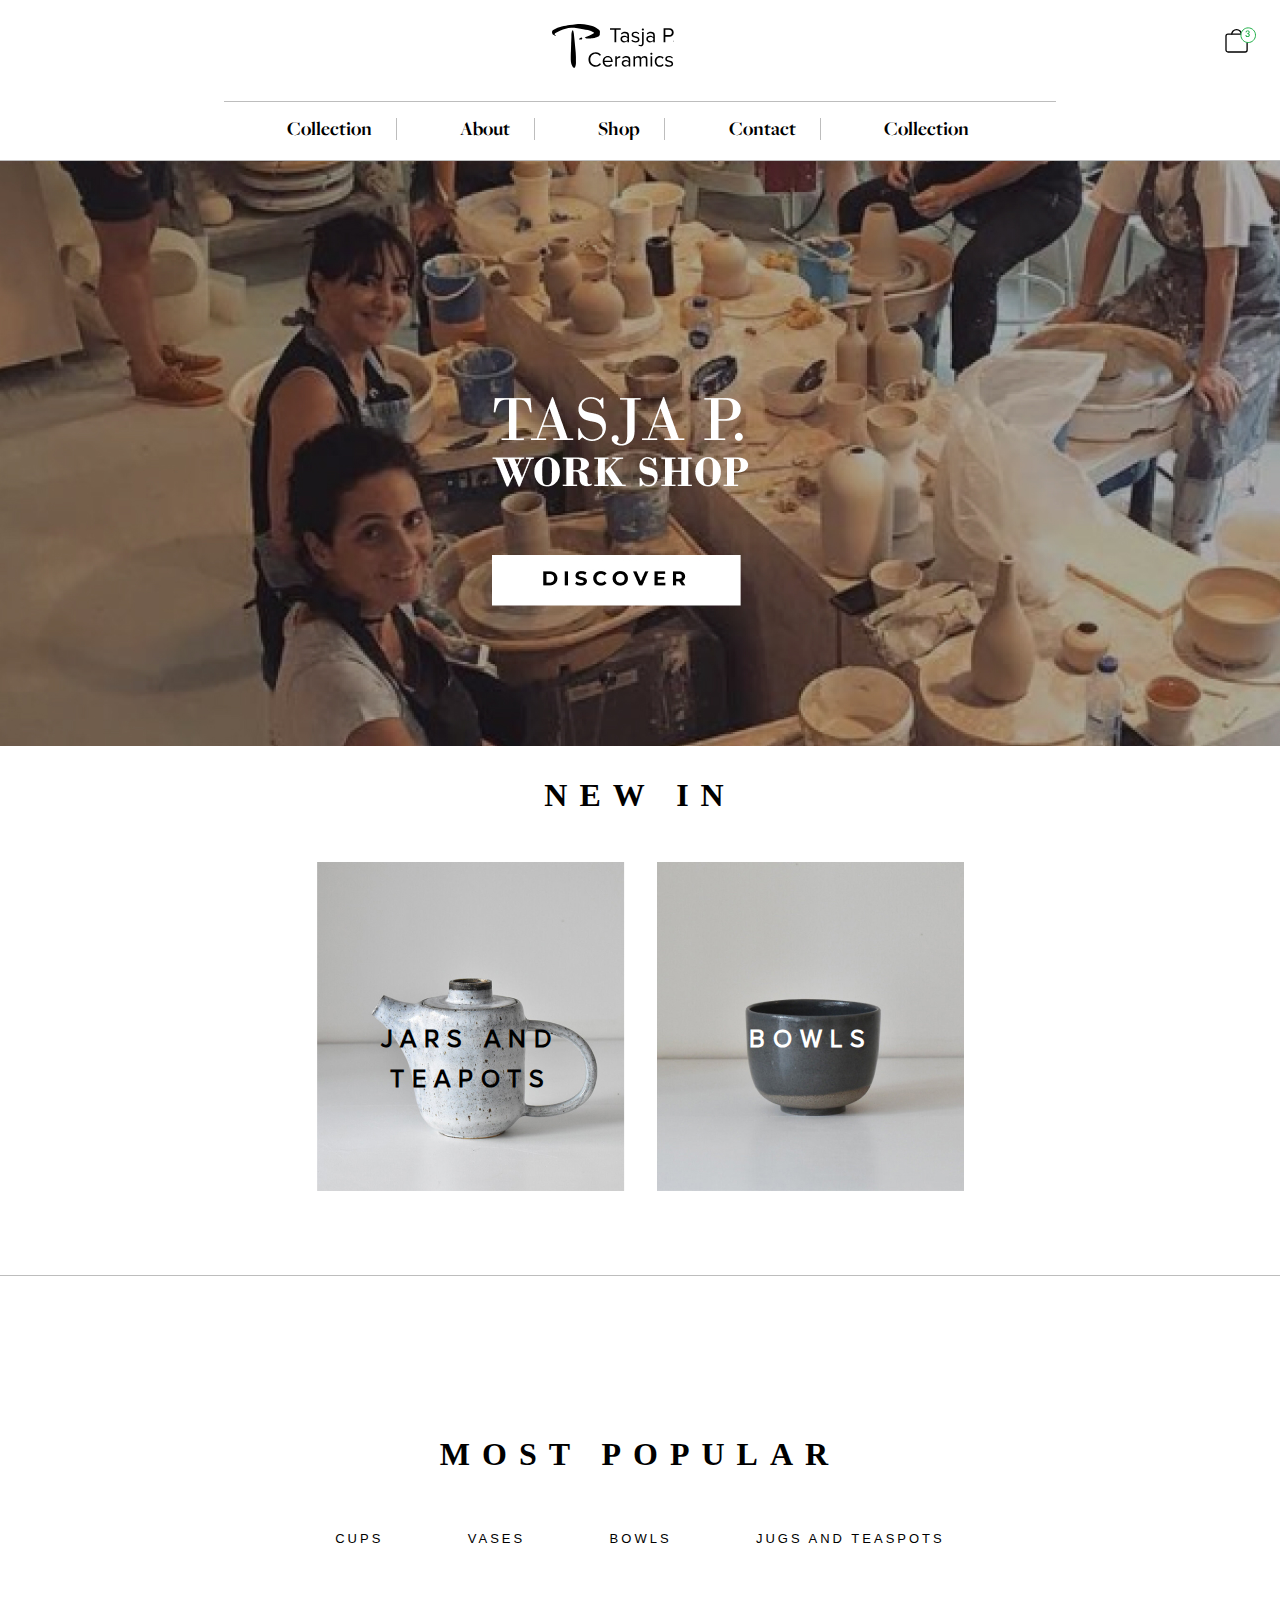
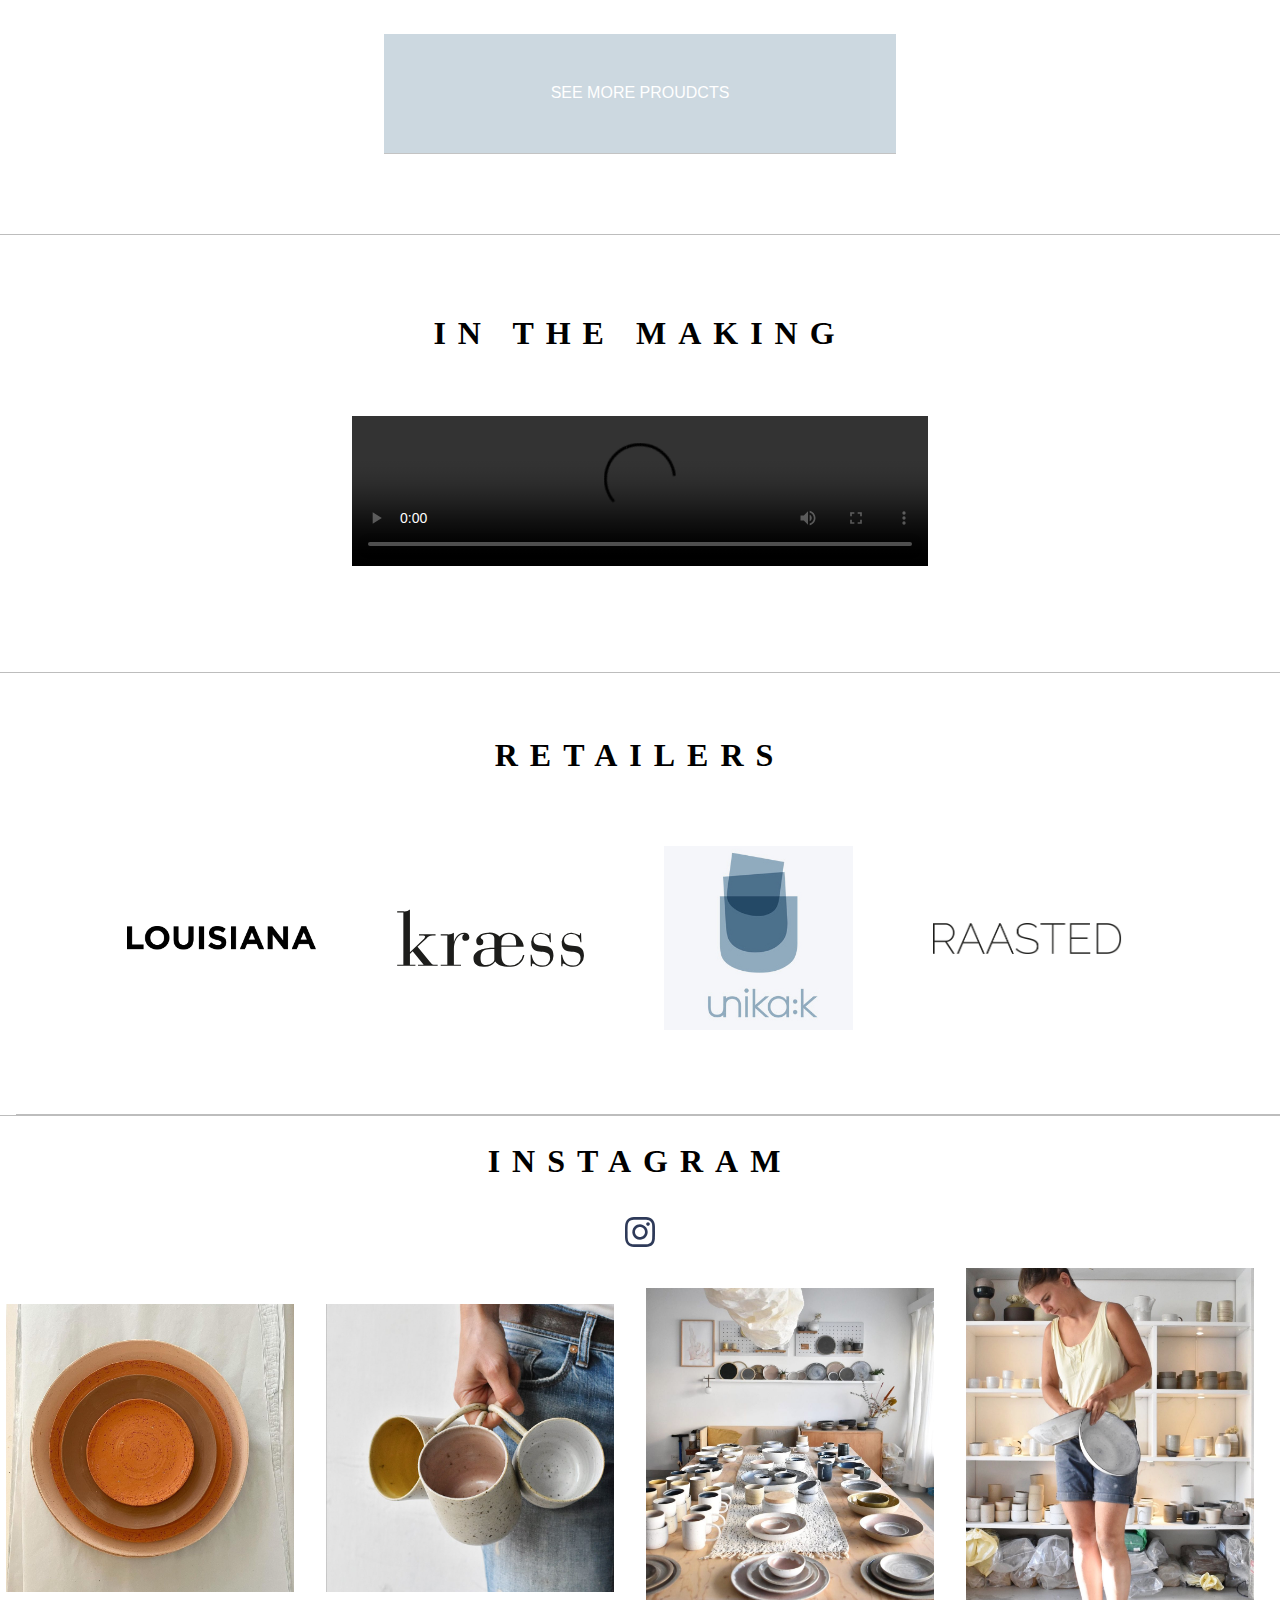
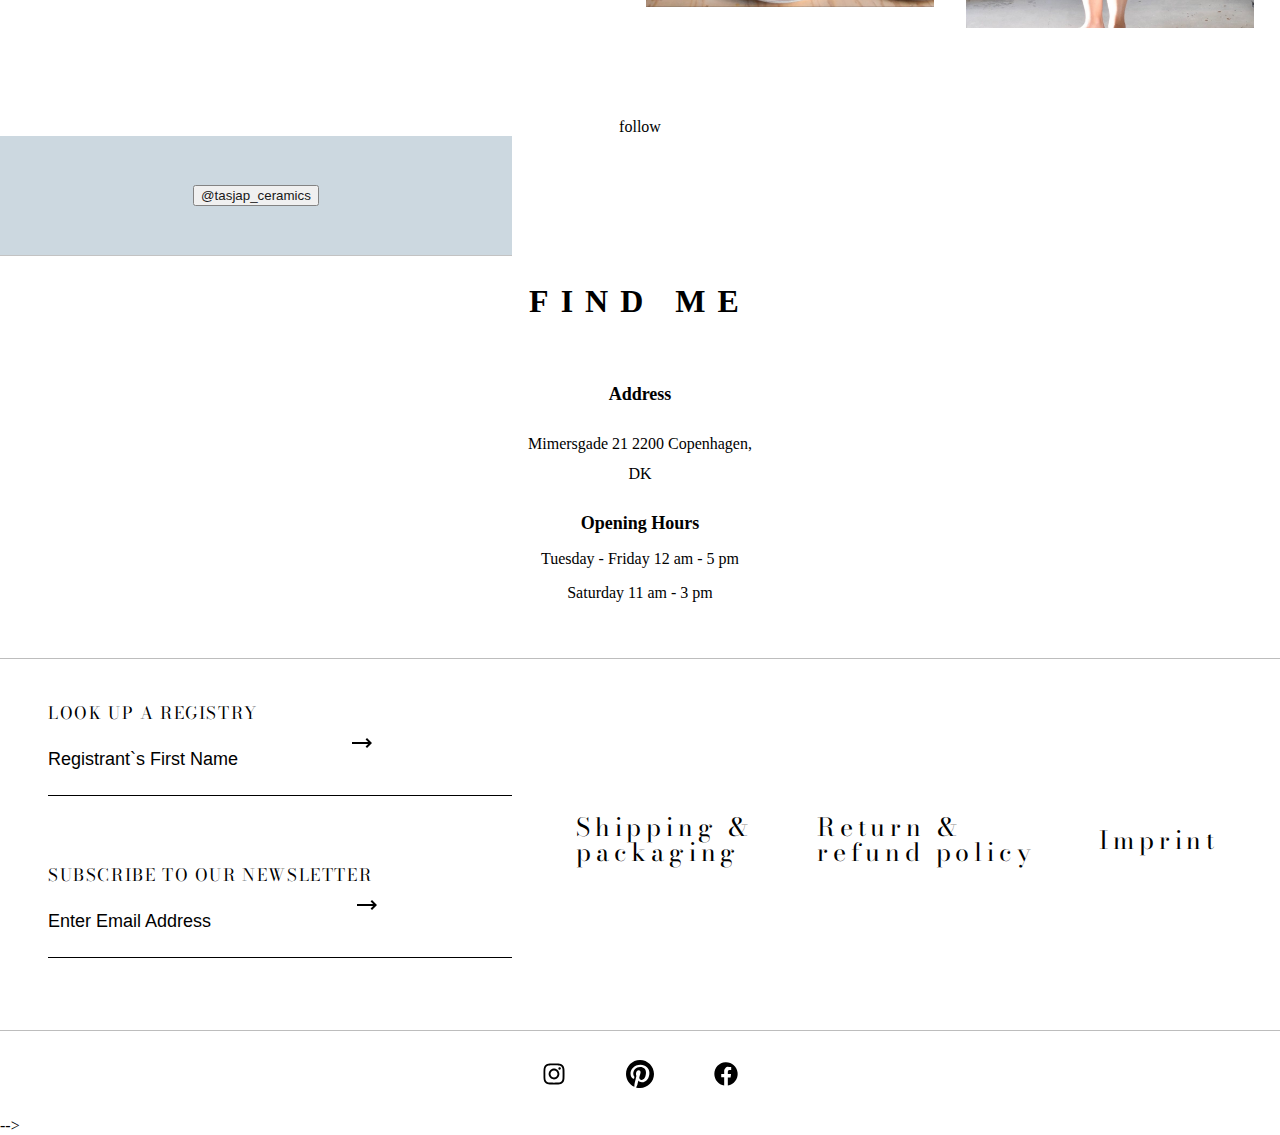
==== index.html @ 0efad8c4 "all images should work" ====
<!DOCTYPE html>
<html lang="en">

<head>
    <meta charset="UTF-8">
    <meta http-equiv="X-UA-Compatible" content="IE=edge">
    <meta name="viewport" content="width=device-width, initial-scale=1.0">
    <title>Document</title>
    <link rel="stylesheet" href="css/index.css?v=1" />
</head>

<body>
    <header>
        <div class="navigation_icons">

            <div class="burger menu"><img id="burger_menu" src="images_for_the_navigation_bar/burger_menu.svg"
                    alt="burger menu"></div>
            <a href="index.html">
                <div class="logo" id="logo_to_use"></div>
            </a>
            <div class="shopping_bag"><img id="shopping_bag" src="images_for_the_navigation_bar/card_shop.svg"
                    alt="shopping bag"></div>

        </div>


        <div class="navigation_search">
            <div class="wrapping_naviagtion">
                <ul>
                    <li class="hidden" id="li_v1">Collection</li>
                    <li>About</li>
                    <li>Shop</li>
                    <li>Contact</li>
                    <li class="hidden" id="li_v2">Collection</li>
                </ul>
            </div>
        </div>


        </nav>
    </header>
    <div class="workshop_page">
        <div class="workshop_container">
            <a href=""><img src="images_for_the_slide_bar/first.png" id="workshop_mobile" alt="workshop"></a>
            <a href=""><img src="images_for_the_slide_bar/workshop_for_desktop.jpg" id="workshop_desktop"
                    alt="workshop"></a>
        </div>
    </div>
    <!-- <div class="slide hi-slide" id="hi_slide_main">
        
        <input type="ratio" name="ratio-btn" id="radio1">
        <input type="ratio" name="ratio-btn" id="radio2">
        <input type="ratio" name="ratio-btn" id="radio3">
       
        <div class="hi-prev"></div>
        <div class="hi-next"></div>
       
        <ul class="ul_slide">
            <li>

                <img src="/images_for_the_slide_bar/third.png" class="first_slide" id="first_slide" alt="work_shop">

            </li>
            <li>

                <img src="/images_for_the_slide_bar/second.png" class="second_slide" id="second_slide"
                    alt="Collection Stuhr">

            </li>
            <li>

                <img src="/images_for_the_slide_bar/first.png" class="third-slide" id="third-slide" alt="Collection Marianna">

            </li>
        </ul>
        <div class="naviagtion-auto">
            <div class="auto-btn1"></div>
            <div class="auto-btn2"></div>
            <div class="auto-btn3"></div>
        </div>
        <div class="navigation-manual">
            <label for="radio1" class="manual-btn"></label>
            <label for="radio2" class="manual-btn"></label>
            <label for="radio3" class="manual-btn"></label>
        </div>

    </div> -->
    <article class="templates">
        <h2>NEW IN</h2>
        <div class="card_for_template">

            <div class="img_for_all">
                <img src="images_for_the_new_in/jars_and_teapots.jpg" alt="image_band">
                <a href="">
                    <h3 class="h2_jars">JARS AND TEAPOTS</h3>
                </a>
            </div>

            <div class="img_for_all">
                <img src="images_for_the_new_in/bowls.jpg" alt="image_band">
                <a href="">
                    <h3 class="h2_bowls">BOWLS</h3>
                </a>
            </div>

        </div>
    </article>
    <template>
        <article class="entire_">
            <div class="img_container"><a href="category_page.html"><img src=images_for_the_new_in/bowls.jpg"
                        class="template_img" alt="image_band"></a></div>
            <div class="details">
                <h4 class="">Blablabla </h4>
                <h5>1200.00 kr</h5>
            </div>
        </article>
    </template>

    <article class="discover">
        <h2>MOST POPULAR</h2>
        <div class="contains_type_list">
            <ul>
                <a href="index.html#Cups">
                    <li>CUPS</li>
                </a>
                <a href="index.html#Vases">
                    <li>VASES</li>
                </a>
                <a href="index.html#Bowls">
                    <li>BOWLS</li>
                </a>
                <a href="index.html#Jars">
                    <li>JUGS AND TEASPOTS</li>
                </a>
            </ul>
        </div>
    </article>
    <main>
        <section></section>
        <div class="button_for_discover_contaier"><a href="" class="button_for_discover">SEE MORE PROUDCTS</a></div>
    </main>

    <article class="video_container">
        <h2>IN THE MAKING</h2>
        <div class="video_containerv2">
            <video controls>
                <source src="video/Main_60-sec video.mp4" type="video/mp4">
                Your browser does not support the video tag.
            </video>
        </div>
    </article>


    <div class="retailers">
        <h2>RETAILERS</h2>
        <div class="logos_for_retailing_container">
            <div class="logos_for_retailing">
                <div class="logos_box"><a href=""><img
                            src="images_for_the_retailers/2560px-Louisiana_Museum_of_Modern_Art_logo.svg.png"
                            class="logos_box_img" alt="image_band"></a>
                </div>
                <div class="logos_box"><a href=""><img src="images_for_the_retailers/kraess.svg" class="logos_box_img"
                            alt="image_band"></a>
                </div>
                <div class="logos_box"><a href=""><img src="images_for_the_retailers/5.jpg" class="logos_box_img"
                            alt="image_band"></a>
                </div>
                <div class="logos_box"><a href=""><img src="images_for_the_retailers/RAASTED_SORT.png"
                            class="logos_box_img" alt="image_band"></a>
                </div>
            </div>
        </div>
    </div>


    <div class="instagram">
        <h2>INSTAGRAM</h2>
        <div class="logos_boxv2"><a href=""><img class="img_for_instagram" src="images_for_the_instagram/instagram.svg"
                    alt="image_band"></a></div>

        <div class="images_for_instagram_grid">
            <div class="images_for_insta_max"><a href="https://www.instagram.com/tasjap_ceramics/?hl=en"><img
                        src="images_for_instagram/1.jpg" alt="image_band"></a></div>
            <div class="images_for_insta_max"><a href="https://www.instagram.com/tasjap_ceramics/?hl=en"><img
                        src="images_for_instagram/2.jpg" alt="image_band"></a></div>
            <div class="images_for_insta_max"><a href="https://www.instagram.com/tasjap_ceramics/?hl=en"><img
                        src="images_for_instagram/3.jpg" alt="image_band"></a></div>
            <div class="images_for_insta_max"><a href="https://www.instagram.com/tasjap_ceramics/?hl=en"><img
                        src="images_for_instagram/4.jpg" alt="image_band"></a></div>
        </div>
        <div class="button_and_h5">
            <div class="follow_button">follow</div>
            <div class="button_for_discover"><button>@tasjap_ceramics</button></div>
        </div>

    </div>



    <div class="find_me">

        <h2>FIND ME</h2>
        <div class="logos_boxv2"><a href=""><img class="img_for_instagram" src="images_for_the_retailers/kraess.svg"
                    alt="image_band"></a></div>

        <div class="address">
            <h4>Address</h4>
            <div class="p_container">
                <p>Mimersgade 21
                    2200 Copenhagen, DK </p>
            </div>
        </div>

        <div class="opening_hours">
            <h4>Opening Hours</h4>
            <p>Tuesday - Friday 12 am - 5 pm </p>
            <p>Saturday 11 am - 3 pm</p>
        </div>

    </div>


    <footer>
        <div class="footerBox">
            <div class="footerOne">

                <div class="registrant">
                    <div class="lookUp">LOOK UP A REGISTRY</div>
                    <div class="registerGroup">
                        <p>Registrant`s First Name</p>
                        <img src="images_for_product_page/long_right.svg" alt="arrow" width="24" height="24" />
                    </div>

                </div>
                <div class="registrant">
                    <div class="lookUp">SUBSCRIBE TO OUR NEWSLETTER</div>
                    <div class="registerGroup1">
                        <p>Enter Email Address</p>
                        <img src="images_for_product_page/long_right.svg" alt="arrow" width="24" height="24" />
                    </div>

                </div>

            </div>
            <div class="footerTwo">
                <h2>Shipping &<br> packaging</h2>
                <h2>Return &<br>refund policy</h2>
                <h2>Imprint</h2>
            </div>
        </div>

        <div class="footerSoMe">
            <img src="images_category_page/instagram.svg" alt="instagram" width="28" height="28" />
            <img src="images_category_page/piterest.svg" alt="pinterest" width="28" height="28" />
            <img src="images_category_page/facebook.svg" alt="facebook" width="28" height="28" />
        </div>
    </footer>


    <!-- <script src="https://code.jquery.com/jquery-3.6.0.js"></script> -->
    <script src="js/index_fetching_data.js"></script>
    <script src="js/script_index.js"></script>
    <!-- <script src="/js/jquery.hislide.js"></script> --> -->
    <!-- <script>

    $(".slide").hiSlide();
</script> -->

</body>

</html>
---- css/index.css ----
@font-face {
    font-family: "Proxima Nova";
    src: url("../fonts/proxima_nova/Proxima\ Nova\ Font.otf");
}

@font-face {
    font-family: "Bodoni MT";
    src: url("../fonts/proxima_nova/BodoniModa-VariableFont_opsz\,wght.ttf");
}


@font-face {
    font-family: "Freight_Big_Bold";
    src: url("../fonts/proxima_nova/Freight\ Big\ Bold.otf");
}

@import url('https://fonts.googleapis.com/css2?family=Bodoni+Moda:ital,wght@1,500&display=swap');



@import url('https://fonts.googleapis.com/css2?family=Montserrat:ital,wght@0,200;0,300;0,400;0,500;1,100;1,200;1,300;1,400;1,500&display=swap');

* {
    box-sizing: border-box;
}

#logo_to_use {
    width: 30px;
    height: 30px;

}

.logo {
    background-image: url("/images_for_the_navigation_bar/small_logo.svg");
    display: block;
    width: 100%;
    height: 100%;
}

@media (min-width: 700px) {

    .logo {
        background-image: url("/images_for_product_page/big_logo.svg");
        width: 50%;
        height: 50%;
    }

}

.hidden {
    display: none;
}

.unhidden {
    display: inline;
}

.img_product_page {
    width: 90%;
}

html {
    height: 100%;
    scroll-behavior: smooth;
    margin: 0;
    padding: 0;
    text-decoration: none;
}

body {
    margin: 0;
    padding: 0;
    background-color: var(--offwhite);
    overflow-x: hidden;
}

/* .navigation_icons {
    display: flex;
    justify-content: space-between;
    margin: 1.5rem;
    padding-bottom: 1rem;
    border-bottom: 1px solid #BDBDBD;
} */

.navigation_search ul li {
    list-style: none;
}


.navigation_search ul {
    display: flex;
    flex-direction: row;
    justify-content: space-evenly;
    font-size: 20px;
    padding-bottom: 1.5rem;
    border-bottom: 1px solid #BDBDBD;
}



/* AUTO SLIDER  */


/* this is the alternative for slider start */

.workshop_container {
    display: flex;
    justify-content: center;
    align-items: center;
}

/* this is the alternative for slider ends */

#hi_slide_main {
    width: 100%;
    height: 100%;
    border-bottom: 0.6px solid #BDBDBD;
}

.hi-slide {
    position: relative;
    width: 754px;
    height: 292px;
    margin: 115px auto 0;
    transform-style: preserve-3d;
}


.hi-slide .hi-prev,
.hi-slide .hi-next {

    position: absolute;
    top: 30%;
    width: 40px;
    height: 40px;
    margin-top: -20px;
    border-radius: 50px;
    line-height: 40px;
    text-align: center;
    cursor: pointer;
    background-color: white;
    transition: all 0.7s;
    font-size: 20px;
    font-weight: bold;
    filter: drop-shadow(0px 4px 40px rgba(0, 0, 0, 0.6));
    z-index: 2;
}

.hi-slide .hi-next:hover,
.hi-slide .hi-prev:hover {
    opacity: 1;
    background-color: black;
}


.hi-slide .hi-prev {
    left: 20px;
}

.hi-slide .hi-prev::before {
    content: "<";
    /* content: " " url("/images_for_the_slide_bar/icons/left_arrow.svg") ; */

}

.hi-slide .hi-prev:hover::before {
    content: "<";
    color: white;

}

.hi-slide .hi-next {
    right: 10px;
}

.hi-slide .hi-next::before {
    content: ">";
    /* content: " " url("/images_for_the_slide_bar/icons/right_arrow.svg") ;  */
}

.hi-slide .hi-next:hover::before {
    content: ">";
    color: white;
}

.hi-slide>.ul_slide {
    list-style: none;
    position: relative;
    width: 100%;
    height: 192px;
    margin: 90px;
    padding: 0;

}


li img {
    width: 318.15px;
    height: 602px;
    object-fit: cover;
    position: absolute;
    left: 0;
    right: 0;
    cursor: pointer;
    transition: transform 0.4s ease-in-out;
}



.first_slide {
    /* box-shadow: 0 1px 4px 0 rgba(0,0,0,.37); */
    filter: drop-shadow(0px 4px 40px rgba(0, 0, 0, 0.6));
    transform: translate3d(28%, 0, -200px);
    margin-top: 10%;
    width: 292.25px;
    height: 553px;
}

.second_slide {
    /* box-shadow: 0 1px 4px 0 rgba(0,0,0,.37); */
    filter: drop-shadow(0px 4px 40px rgba(0, 0, 0, 0.6));
    transform: translate3d(-20%, 0, -200px);
    margin-top: 10%;
    width: 292.25px;
    height: 553px;
}


input {
    display: none;
}

.navigation-manual {
    z-index: 4;
    position: absolute;
    width: 100%;
    margin-top: 60%;
    display: flex;
    justify-content: center;
}

.manual-btn {
    border: 2px solid white;
    padding: 5px;
    border-radius: 10px;
    cursor: pointer;
    transition: 1s;
}

.manual-btn:not(:last-child) {
    margin-right: 10px;
}

.manual-btn:hover {
    background: white;
}

#radio1:checked~.first {
    margin-left: 0;
}

#radio2:checked~.first {
    margin-left: -20%;
}

#radio3:checked~.first {
    margin-left: -40%;
}

/* .third-slide{
   
    transform: translate3d(30%, 0,-200px);
    width: 318.15px;
    height: 602px;
} */

/* AUTO SLIDER ENDS */

/* NEW IN STARTS */


.templates {
    width: 100%;
    height: 100%;
}

.templates h2 {
    text-align: center;
    font-size: 32px;
    font-family: 'Bodoni Moda', serif;
    letter-spacing: 12px;
    margin-bottom: 2rem;
}


.card_for_template {
    display: flex;
    flex-wrap: wrap;
    flex-direction: row;
    align-items: center;
    justify-content: center;
    padding-bottom: 4rem;
    border-bottom: 0.6px solid #BDBDBD
}


.img_for_all {
    position: relative;
    margin: 1rem;
}


article h3 {
    font-size: 25px;
    font-family: Proxima Nova;
    color: white;
    letter-spacing: 8px;
    line-height: 40px;
    text-align: center;
}

.h2_jars {
    color: black;
}

article h3 {
    position: absolute;
    left: 0%;
    top: 40%;
}

.h2_bowls {
    color: white;
    left: 30%;
}

/* NEW IN ENDS */


/* MOST POPULAR STARTS */

/* .discover {
    width: 100%;
    height: 100vh;
} */


.discover h2 {
    text-align: center;
    font-size: 32px;
    font-family: 'Bodoni Moda', serif;
    letter-spacing: 12px;
    margin-bottom: 3.5rem;
    margin-top: 10rem;
}


.discover ul {
    display: flex;
    flex-direction: row;
    list-style-type: none;
    font-family: 'Montserrat', sans-serif;
    font-size: 13px;
    justify-content: space-evenly;
    margin: 0rem;
    padding: 0rem;
}

.discover ul li {
    border: 2px solid transparent;
    padding-left: 0.2rem;
    padding-right: 0.2rem;
}

.discover ul li:hover {
    border: 2px solid black;
}



.discover ul a {
    text-decoration: none;
    color: black;
    letter-spacing: 3px;
}

.img_container {
    width: 90%;
    height: 50%;
    margin: 0rem;

}

.entire_ {
    margin-left: 0.3rem;
    width: 100%;
}

/* .template {
    display: flex;
    flex-direction: row;
    width: 100%;
    
}

.template img {
    width: 30%;
    margin: 0.4rem;
    margin-top: 5rem;
}


.template h4 {
color: #ABABAB;
font-size: 18px;
margin: 0rem;
padding: 0rem;
}

.template h5 {
    color: #ABABAB;
    margin: 0rem;
    font-size: 12px;
  padding: 0rem;
    } */

.images_for_discover {
    display: flex;
    flex-direction: row;

}

.info_for_product img {
    width: 92%;
    margin: 0.4rem;
    margin-top: 5rem;
}


.info_for_product h4 {
    color: #ABABAB;
    font-size: 18px;
    margin: 0rem;
    padding: 0rem;
}

.info_for_product h5 {
    color: #ABABAB;
    margin: 0rem;
    font-size: 12px;
    padding: 0rem;
}

.button_for_discover_contaier {
    display: flex;
    justify-content: center;
    align-items: center;
    padding-bottom: 5rem;
    border-bottom: 0.6px solid #BDBDBD;
}

.button_for_discover {
    display: flex;
    justify-content: center;
    align-items: center;
    font-family: 'Montserrat', sans-serif;
    /* margin-top: 0.5rem; */
    height: 120px;
    /* padding-bottom: 4rem; */
    border-bottom: 0.6px solid #BDBDBD;
    text-decoration: none;
}

.button_for_discover {
    width: 40%;
    background-color: #C7D4DD;
    color: #FFFFFF;
    padding: 7px 10px;
    text-align: center;
    text-decoration: none;
    font-size: 16px;
    opacity: 0.9;
}

/* 
button {
    background-color: #C7D4DD;
    /* Green 
    border: none;
    color: black;
    padding: 15px 32px;
    text-align: center;
    text-decoration: none;
    display: inline-block;
    font-size: 14px;
    letter-spacing: 3px;
    cursor: pointer;
} */

/* MOST POPULAR ENDS */

/* VIDEO START  */

.video_container {
    width: 100%;
    height: 100%;
}

.video_containerv2 {
    width: 100%;
    height: 100%;
    display: flex;
    justify-content: center;
    align-items: center;
}

.video_container h2 {
    text-align: center;
    font-size: 32px;
    font-family: 'Bodoni Moda', serif;
    letter-spacing: 12px;
    margin-bottom: 2rem;
}

video {
    width: 90%;
    height: 20%;
}

/* .video_container {
height: 800px;
border-bottom: 0.6px solid  #BDBDBD;
} */

/* VIDEO ENDS  */
/* RETAILERS START */

.retailers {
    width: 100%;
    height: 100%;
    border-bottom: 0.6px solid #BDBDBD;
}


.retailers h2 {
    text-align: center;
    font-size: 32px;
    font-family: 'Bodoni Moda', serif;
    letter-spacing: 12px;
    margin-bottom: 3.5rem;
    padding-top: 4rem;
    border-top: 0.6px solid #BDBDBD;
}



.logos_box {
    margin: 1rem;
    width: 100%;
    height: 100%;
    object-fit: fill;

    /* background-color: black; */
}

.logos_box_img {
    width: 80%;

}

.logos_for_retailing_container {
    display: flex;
    justify-content: center;
    align-items: center;
    padding: 0rem;
    margin-left: 1rem;

    padding-bottom: 4rem;
    border-bottom: 0.6px solid #BDBDBD;
}

.logos_for_retailing {
    width: 100%;
    display: flex;
    justify-content: center;
    align-items: center;
}

.logo_container {
    width: 100px;
}

/* RETAILERS STOP */

/* INSTAGRAM START */

.instagram {
    width: 100%;
    height: 100%;
}

.instagram h2 {
    text-align: center;
    font-size: 32px;
    font-family: 'Bodoni Moda', serif;
    letter-spacing: 12px;
    margin-bottom: 2rem;
}



.logos_boxv2 {
    display: flex;
    justify-content: center;
    align-items: center;
}

.img_for_instagram {
    display: flex;
    justify-content: center;
    align-items: center;
}

.images_for_instagram_grid {
    display: flex;
    flex-direction: row;
    justify-content: center;
    align-items: center;
}

.follow_button {
    display: flex;
    justify-content: center;
    align-items: center;
    padding-top: 5rem;
}

.images_for_instagram_grid img {
    width: 90%;
    object-fit: cover;
    margin: 0.4rem;
    margin-top: 1rem;
}

.images_for_insta_max {
    width: 90%;
    height: 60%;
}

/* INSTAGRAM STOP */

/* FIND ME START */

.find_me {
    width: 100%;
    height: 100%;
    border-bottom: 0.6px solid #BDBDBD;
    /* margin-bottom:13rem; */
}

.find_me h2 {
    text-align: center;
    font-size: 32px;
    font-family: 'Bodoni Moda', serif;
    letter-spacing: 12px;
    margin-bottom: 3.5rem;
}

.address {
    display: flex;
    flex-direction: column;
    justify-content: center;
    align-items: center;
}

.address h4 {
    font-size: 18px;
    font-family: 'Montserrat', serif;
}

.p_container {
    display: flex;
    align-items: center;
    justify-content: center;
    line-height: 30px;
}

.address p {
    width: 90%;
    text-align: center;
    font-family: 'Montserrat', serif;
}

.opening_hours {
    display: flex;
    flex-direction: column;
    justify-content: center;
    align-items: center;
    margin-bottom: 3rem;
}

.opening_hours h4 {
    font-size: 18px;
    font-family: 'Montserrat', serif;
}


.opening_hours p {
    margin: 0.5rem;
    font-family: 'Montserrat', serif;
}

/* FIND ME STOP */

/* for the new index page */

.template_img {
    width: 100%;
    height: 100%;
    object-fit: cover;
}


main section {
    display: flex;
    flex-direction: row;
    width: 100%;
    height: 100%;
    margin: 0.4rem;
    margin-top: 5rem;
    justify-content: space-evenly;
    /* border-bottom: 0.6px solid #BDBDBD */
}

.contains_type_list {
    width: 100%;
    display: flex;
    flex-direction: column;
    justify-content: center;
    align-items: center;
}

.discover ul {
    display: flex;
    flex-direction: row;
    list-style-type: none;
    font-family: 'Montserrat', sans-serif;
    font-size: 13px;
    justify-content: space-evenly;
    margin: 0rem;
    padding: 0rem;
    width: 100%;
}


.navigation_icons {
    display: flex;
    justify-content: space-between;
    margin-top: 1.5rem;
    margin-bottom: 1rem;
    padding-bottom: 1rem;
    border-bottom: 1px solid #BDBDBD;
}

.shopping_bag {
    margin-right: 1.5rem;
}

#burger_menu {
    margin-left: 1.5rem;
}

.wrapping_naviagtion {
    font-family: "Freight_Big_Bold";
}

.details {
    /* margin-left:1rem ; */
    font-size: 17px;
    margin: 0rem;
    padding: 0rem;
    font-family: 'Bodoni Moda', serif;
    color: #BDBDBD;
}

h5 {
    margin: 0rem;
    padding: 0rem;
}

h4 {
    margin-top: 0.5rem;
    margin-bottom: 0.5rem;
}


/* this is the footer  */
FOOTER DESKTOP .footerBox {
    height: 313px;
    border-top: 1px solid black;
    border-bottom: 1px solid black;
    display: flex;
}

.registrant {
    margin-left: 3rem;
    margin-top: 2.8rem;
    display: flex;
    flex-direction: column;
    border-bottom: 1px solid black;
    margin-bottom: 1.5rem;
}

.registerGroup {
    display: flex;
}

.registerGroup1 {
    display: flex;
}

.footerOne {
    display: flex;
    flex-direction: column;
    margin-bottom: 3rem;
    width: 40%;
}

.lookUp {
    padding-right: 7rem;
    font-family: "Bodoni MT", serif;
    font-size: 17px;
    line-height: 20px;
    padding-bottom: 0.5rem;
    letter-spacing: 0.1rem;
}

.registerGroup p {
    padding-right: 7rem;
    font-family: "Montserrat", sans-serif;
    font-size: 18px;
    line-height: 20px;
    padding-bottom: 0.5rem;
    letter-spacing: 5%;
}

.registerGroup1 p {
    padding-right: 9rem;
    font-family: "Montserrat", sans-serif;
    font-size: 18px;
    line-height: 20px;
    padding-bottom: 0.5rem;
    letter-spacing: 5%;
}

.footerTwo {
    display: flex;
    align-items: center;
}

.footerTwo h2 {
    padding-left: 4rem;
    font-family: "Bodoni MT", serif;
    font-size: 25px;
    line-height: 25px;
    padding-bottom: 0.5rem;
    letter-spacing: 0.3rem;
    font-weight: lighter;
}

/* SoMe Footer*/

.footerSoMe {
    display: flex;
    justify-content: center;
}

.footerSoMe img {
    margin: 1.8rem;
}

.footerBox {
    display: flex;
    flex-direction: column;
    border-bottom: 1px solid #BDBDBD;
}


/* here the footer ends  */

/* 01 most popular START */


/* 01 most popular START ENDS */

/* for the new index page  end*/

@media (min-width: 700px) {

    #hi_slide_main {
        width: 100%;
        height: 100%;
    }

    .hi-slide {
        position: relative;
        width: 300px;
        height: 292px;
        margin: 115px auto 0;
        transform-style: preserve-3d;
    }

    .hi-slide {
        margin: 5rem;
    }

    .third-slide {
        background-image: url("images_for_the_slide_bar/workshop_for_desktop.jpg");
        z-index: 100;
        width: 130%;
    }



    li img {
        width: 100%;
        height: 60%;
        object-fit: cover;
        position: absolute;
        left: 0;
        right: 0;
        cursor: pointer;
        transition: transform 0.4s ease-in-out;
    }



    .first_slide {
        /* box-shadow: 0 1px 4px 0 rgba(0,0,0,.37); */
        filter: drop-shadow(0px 4px 40px rgba(0, 0, 0, 0.6));
        transform: translate3d(28%, 0, -200px);
        margin-top: 10%;
        width: 292.25px;
        height: 553px;
    }

    .discover ul {
        display: flex;
        flex-direction: row;
        list-style-type: none;
        font-family: 'Montserrat', sans-serif;
        font-size: 13px;
        justify-content: space-evenly;
        margin: 0rem;
        padding: 0rem;
    }

    .details {
        /* margin-left:1rem ; */
        font-size: 20px;
        margin-left: 1rem;
        padding: 0rem;
        font-family: 'Bodoni Moda', serif;
        color: #BDBDBD;
    }

    /* this is for the navigation bar, it is responsive */

    .navigation_search ul {
        width: 65%;
        margin-top: 1px;
        border-bottom: 0px solid #BDBDBD;
    }

    .wrapping_naviagtion {
        width: 100%;
        display: flex;
        justify-content: center;
        align-items: center;
        border-bottom: 1px solid #BDBDBD;
        font-family: "Freight_Big_Bold";
    }

    #logo_to_use {
        width: 122px;
        height: 44px;

    }

    .navigation_search ul {
        padding-bottom: 0rem;
    }

    .navigation_icons {
        border-bottom: 0px solid #BDBDBD;
    }

    .wrapping_naviagtion ul {
        padding: 0rem;
        padding-top: 1rem;
        border-top: 1px solid #BDBDBD;
    }

    .wrapping_naviagtion ul li {
        padding-right: 1.5rem;
        border-right: 1px solid #BDBDBD;
    }


    #li_v2 {
        border-right: 0px solid #BDBDBD;
    }

    .navigation-manual {
        display: none;
    }



    .img_container {
        width: 90%;
        height: 50%;
        margin: 1rem;

    }

    .contains_type_list ul {
        width: 60%;
    }

    .entire_ {
        margin-left: 1rem;
        width: 90%;
    }


    .details {
        /* margin-left:1rem ; */
        font-size: 15px;
    }

    video {
        width: 45%;
        height: 30%;
        margin-bottom: 5rem;
    }

    .video_container h2 {
        margin-top: 5rem;
        margin-bottom: 4rem;
    }


    .logos_for_retailing {
        width: 85%;
    }

    .productNameAndPrice {
        position: relative;
        text-align: center;
        padding-bottom: 3rem;
        width: 100%;
    }

    .productNameAndPrice h1 {
        font-family: "Montserrat", sans-serif;
        font-size: 50px;
        line-height: 20px;
        padding-top: 1rem;
        border-bottom: 1px solid #afafaf;
        padding-bottom: 1.5rem;
        margin: 0 auto;
        width: 40%;
        font-weight: lighter;
    }

    .productNameAndPrice h2 {
        font-family: "Montserrat", sans-serif;
        font-size: 30px;
        line-height: 20px;
        padding-top: 1rem;
        font-weight: lighter;
    }

    .productNameAndPrice {
        position: relative;
        text-align: center;
        padding-bottom: 3rem;
        width: 100%;
    }

    /*SHOP BAG*/
    .addShopBag {
        text-align: center;
        padding-bottom: 3rem;
    }

    .addShopBag button {
        text-align: center;
        padding: 0.7rem;
        padding-left: 1.5rem;
        padding-right: 1.5rem;
        background-color: black;
        color: white;
        border-radius: 0;
        font-family: "Montserrat", sans-serif;
        font-size: 14px;
        line-height: 20px;
        border: none;
    }

    .availableText h3 {
        font-family: "Bodoni Moda", serif;
        font-size: 11px;
        line-height: 20px;
        padding-bottom: 0.5rem;
        padding-left: 25%;
    }

    .availableText p {
        font-family: "proxima-nova", sans-serif;
        font-size: 11px;
        line-height: 20px;
        padding-bottom: 0.5rem;
        padding-left: 25%;
    }

    .availableText {
        padding-bottom: 3rem;
    }

    .productInfoDrop {
        font-family: freight-big-pro, serif;
        font-size: 16px;
        line-height: 20px;
        letter-spacing: 14%;
        display: flex;
        flex-direction: column;
    }

    .productDetails {
        display: flex;
        border-bottom: 1px solid #afafaf;
        padding-bottom: 0.3rem;
        margin: 0 auto;
        width: 100%;
        justify-content: space-between;
        margin: 0 auto;
        width: 40%;
        margin-bottom: 1.5rem;
    }

    .imgArrow {
        align-items: flex-start;
    }

    /*
      /* Whole block*/
    .productNameAndInfo {
        width: 100%;
        height: 100%;
    }

    /* DROP MENU*/
    .card {
        position: relative;
        width: 100%;
        height: 100px;
        background-color: #f2f5f7;
        overflow: hidden;
        transition: height 0.5s ease-in-out;
    }

    .card .content {
        display: flex;
        flex-direction: column;
        align-items: center;
    }

    .footerBold {
        margin: 3rem;
    }

    .toggle {
        position: absolute;
        bottom: 0;
        right: 0;
        background-color: white;
        display: flex;
        justify-content: center;
        align-items: center;
        z-index: 100;
        height: 40px;
        width: 60px;
        cursor: pointer;
    }

    .card .active {
        height: 300px;
    }

    .toggle img {
        transition: ease-in-out 0.5s;
        height: 900px;
    }

    .card.active.toggle img {
        transform: rotate(-180deg);
    }

    .navigation {
        position: relative;
        top: 25px;
        border-top: 1px solid black;
    }

    FOOTER DESKTOP .footerBox {
        height: 313px;
        border-top: 1px solid black;
        border-bottom: 1px solid black;
        display: flex;
    }

    .registrant {
        margin-left: 3rem;
        margin-top: 2.8rem;
        display: flex;
        flex-direction: column;
        border-bottom: 1px solid black;
        margin-bottom: 1.5rem;
    }

    .registerGroup {
        display: flex;
    }

    .registerGroup1 {
        display: flex;
    }

    .footerOne {
        display: flex;
        flex-direction: column;
        margin-bottom: 3rem;
        width: 40%;
    }

    .lookUp {
        padding-right: 7rem;
        font-family: "Bodoni MT", serif;
        font-size: 17px;
        line-height: 20px;
        padding-bottom: 0.5rem;
        letter-spacing: 0.1rem;
    }

    .registerGroup p {
        padding-right: 7rem;
        font-family: "Montserrat", sans-serif;
        font-size: 18px;
        line-height: 20px;
        padding-bottom: 0.5rem;
        letter-spacing: 5%;
    }

    .registerGroup1 p {
        padding-right: 9rem;
        font-family: "Montserrat", sans-serif;
        font-size: 18px;
        line-height: 20px;
        padding-bottom: 0.5rem;
        letter-spacing: 5%;
    }

    .footerTwo {
        display: flex;
        align-items: center;
    }

    .footerTwo h2 {
        padding-left: 4rem;
        font-family: "Bodoni MT", serif;
        font-size: 25px;
        line-height: 25px;
        padding-bottom: 0.5rem;
        letter-spacing: 0.3rem;
        font-weight: lighter;
    }

    /* SoMe Footer*/

    .footerSoMe {
        display: flex;
        justify-content: center;
    }

    .footerSoMe img {
        margin: 1.8rem;
    }

    .footerBox {
        display: flex;
        flex-direction: row;
        align-items: center;
        border-bottom: 1px solid #BDBDBD;
    }

}

/* this is for the navigation bar,here it ends  */

@media (min-width: 1300px) {
    .navigation_search ul {
        width: 45%;
        margin-top: 1px;
        border-bottom: 0px solid #BDBDBD;
    }

    .img_container {
        width: 90%;
        height: 60%;
        margin: 1rem;

    }

    .contains_type_list {
        width: 100%;
    }

    .contains_type_list ul {
        width: 50%;
    }

    .entire_ {
        margin-left: 1rem;
        width: 80%;
    }

    .discover h2 {
        margin-bottom: 7rem;
        margin-top: 10rem;
    }


    .details {
        /* margin-left:1rem ; */
        font-size: 21px;
    }


    .logos_for_retailing {
        width: 75%;
    }
}

@media (min-width: 1800px) {
    .navigation_search ul {
        width: 28%;
        margin-top: 1px;
        border-bottom: 0px solid #BDBDBD;
    }

    .details {
        /* margin-left:1rem ; */
        font-size: 23px;
    }

    .logos_for_retailing {
        width: 50%;
    }

}
/* 
.small_image {
    background-image: url("/images_for_the_slide_bar/first.png");
    width: 100%;
    height: 100%;
}

.big_image {
    background-image: url("/images_for_the_slide_bar/workshop_for_desktop.jpg");
} */
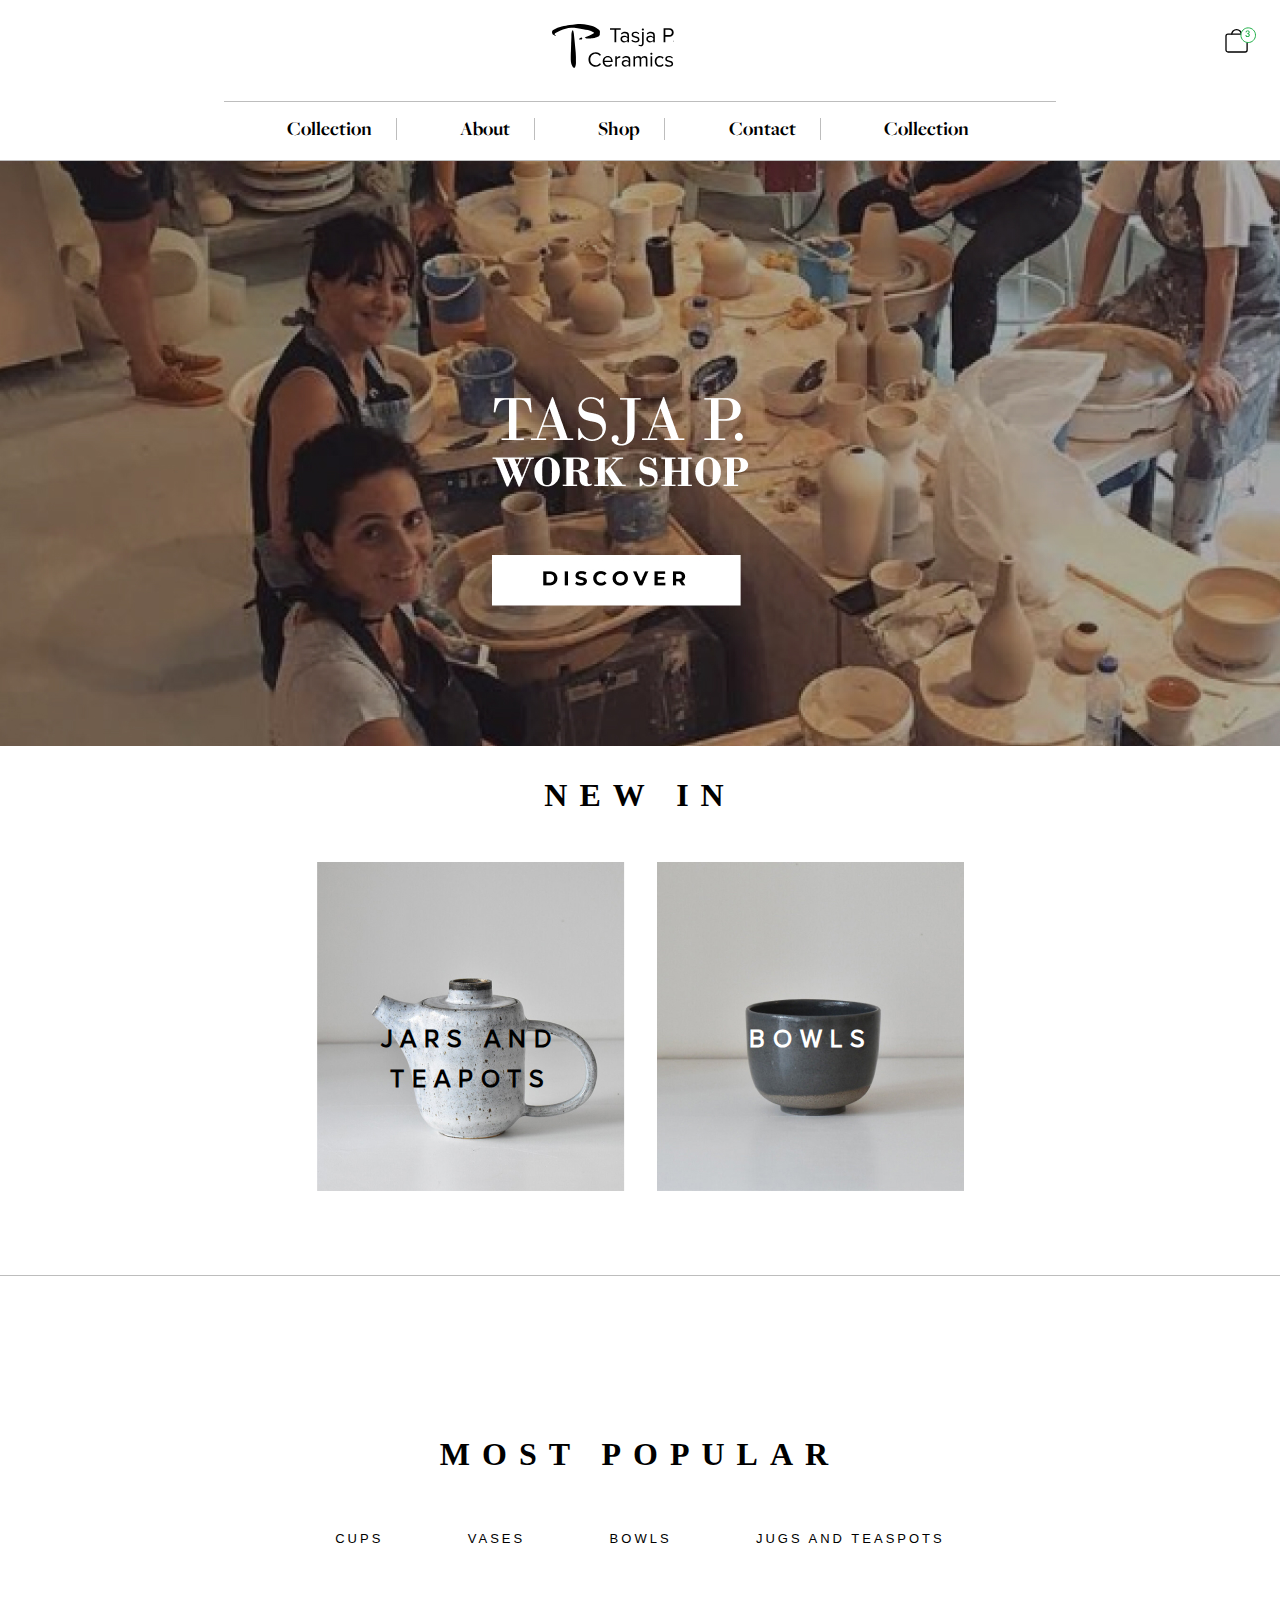
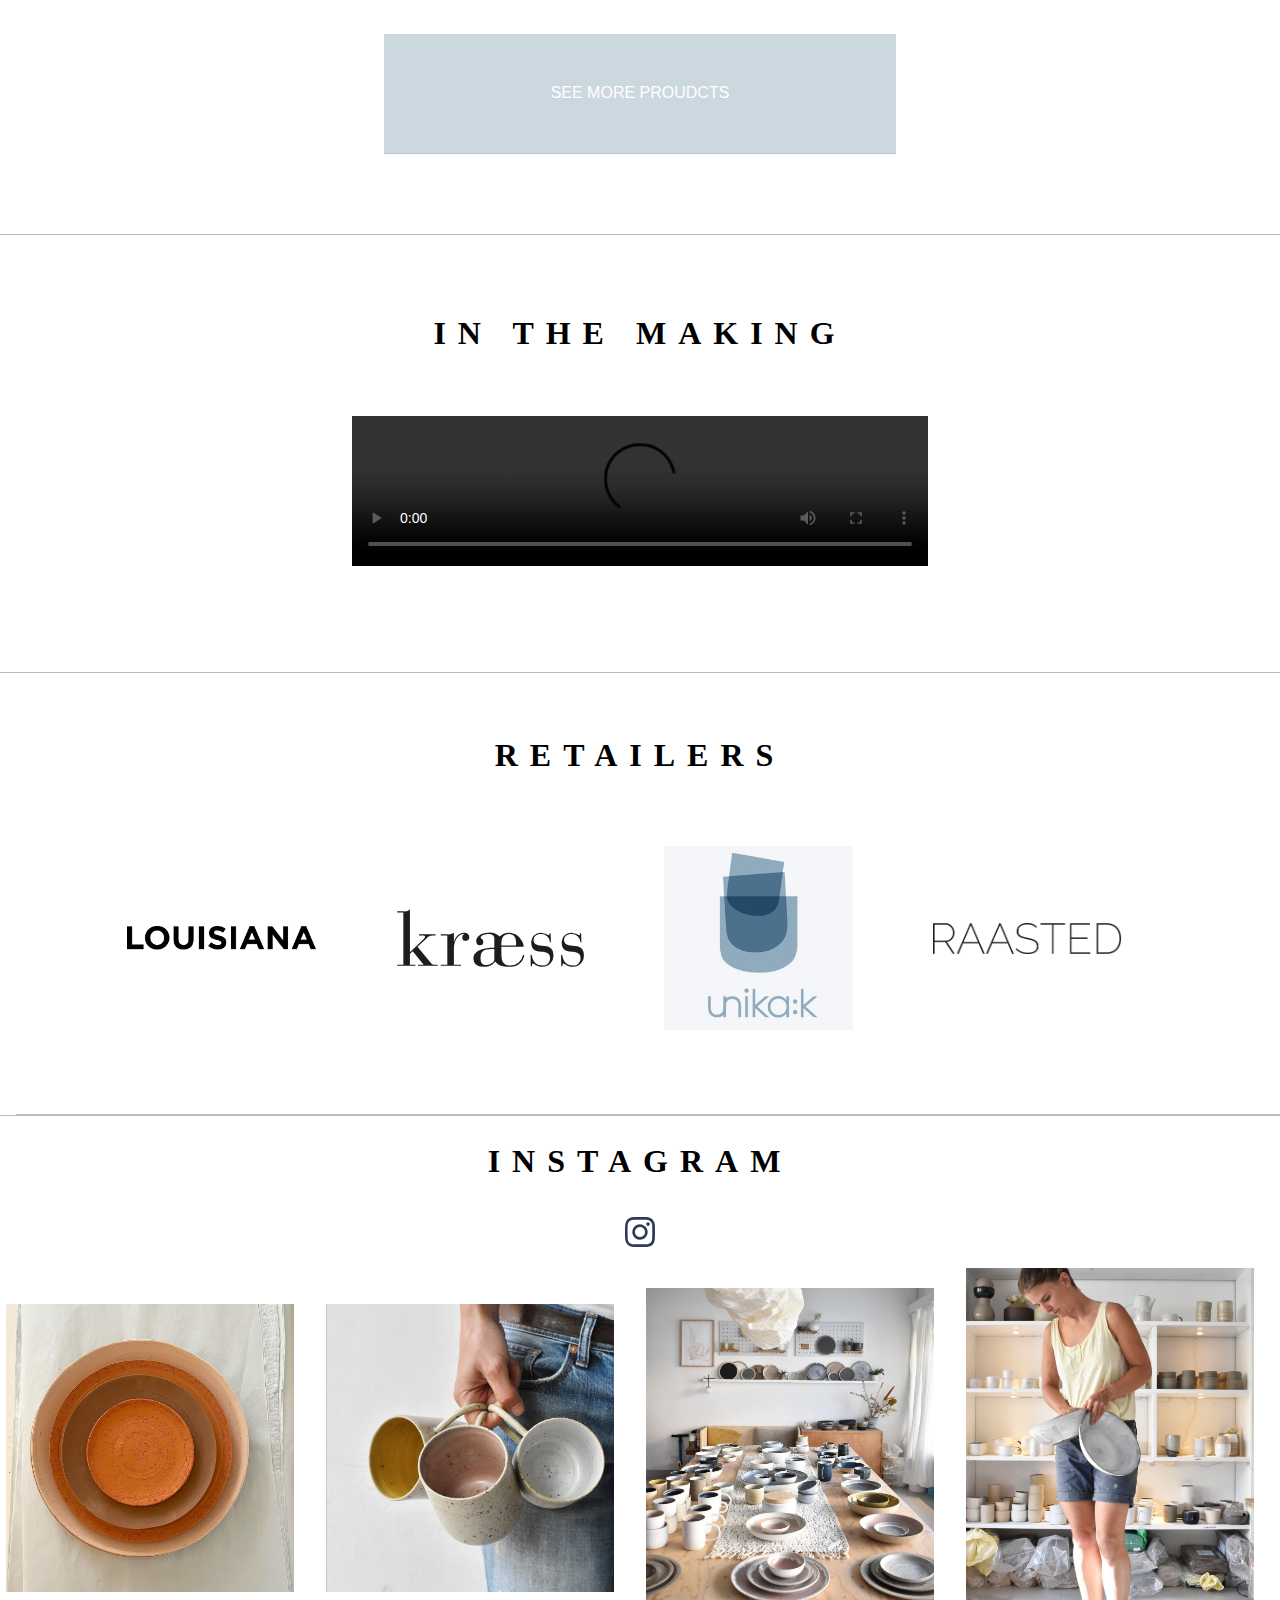
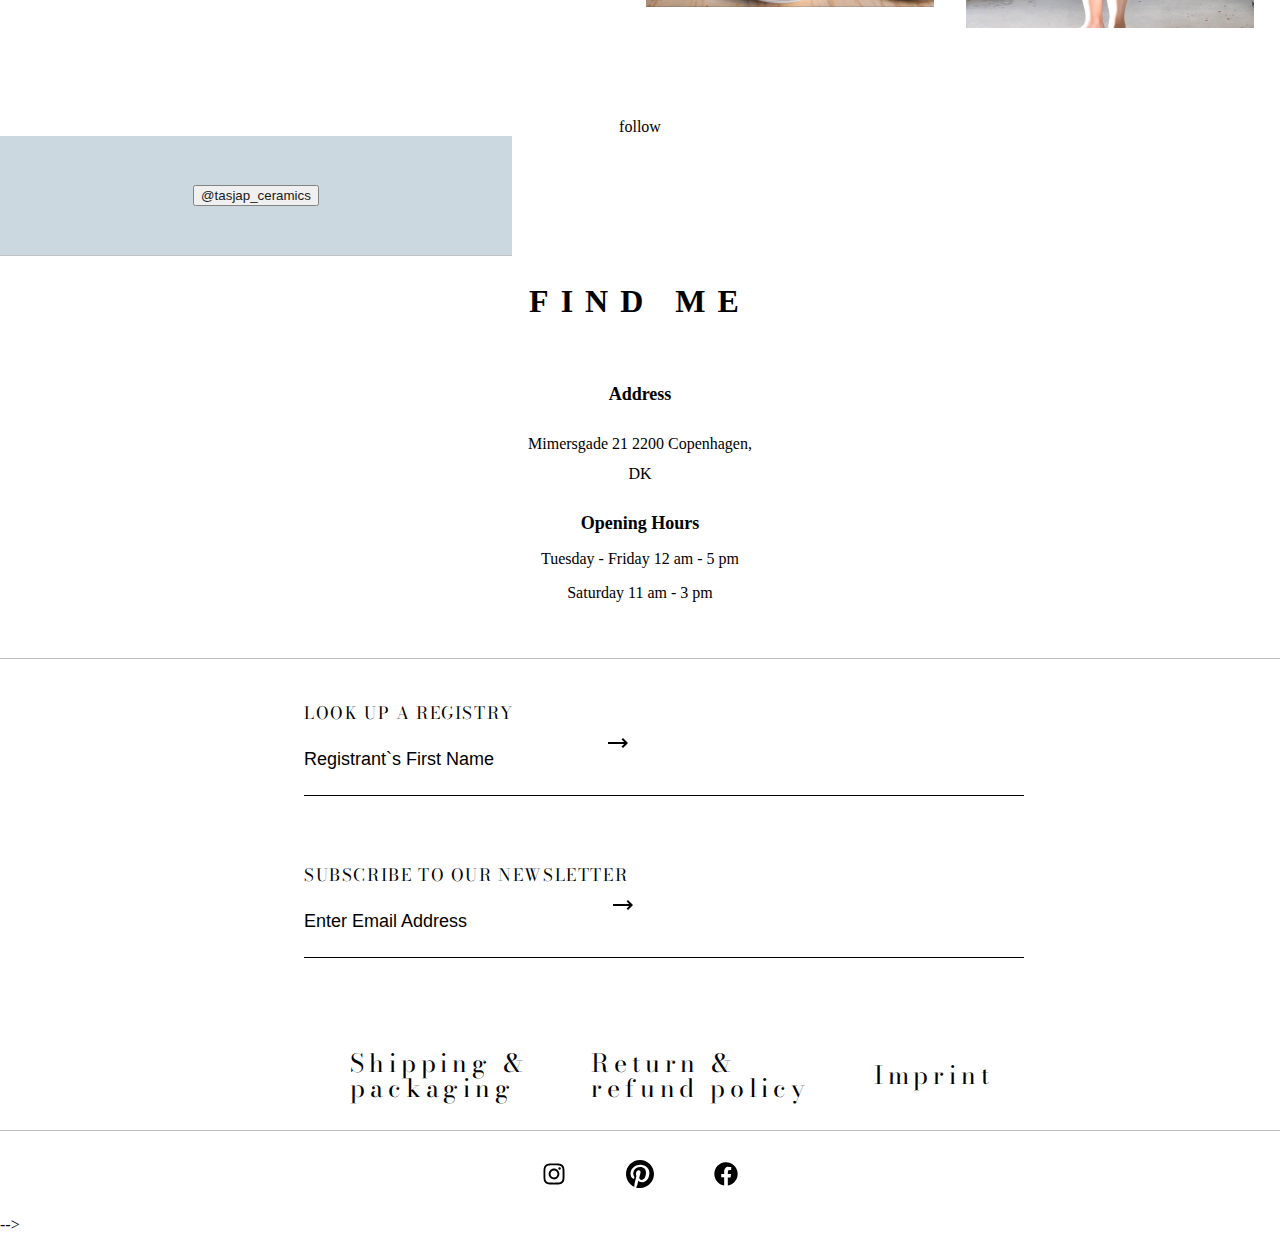
==== commit b5ff8a9f: "now the footer is good" ====
--- a/index.html
+++ b/index.html
@@ -5,7 +5,7 @@
     <meta charset="UTF-8">
     <meta http-equiv="X-UA-Compatible" content="IE=edge">
     <meta name="viewport" content="width=device-width, initial-scale=1.0">
-    <title>Document</title>
+    <title>Tasja Portfolio</title>
     <link rel="stylesheet" href="css/index.css?v=1" />
 </head>
 
--- a/css/index.css
+++ b/css/index.css
@@ -823,7 +823,7 @@
     display: flex;
     flex-direction: column;
     margin-bottom: 3rem;
-    width: 40%;
+    width: 90%;
 }
 
 .lookUp {
@@ -856,6 +856,7 @@
 .footerTwo {
     display: flex;
     align-items: center;
+    flex-direction: column;
 }
 
 .footerTwo h2 {
@@ -1219,6 +1220,7 @@
         border-top: 1px solid black;
         border-bottom: 1px solid black;
         display: flex;
+        flex-direction: row;
     }
 
     .registrant {
@@ -1242,7 +1244,7 @@
         display: flex;
         flex-direction: column;
         margin-bottom: 3rem;
-        width: 40%;
+        width: 30%;
     }
 
     .lookUp {
@@ -1275,6 +1277,7 @@
     .footerTwo {
         display: flex;
         align-items: center;
+        flex-direction: row;
     }
 
     .footerTwo h2 {
@@ -1298,6 +1301,65 @@
         margin: 1.8rem;
     }
 
+    
+    .footerBox {
+        display: flex;
+        flex-direction: column;
+        align-items: center;
+        border-bottom: 1px solid #BDBDBD;
+    }
+
+    .footerOne {
+       width: 60% ; 
+    }
+ 
+}
+
+/* this is for the navigation bar,here it ends  */
+
+@media (min-width: 1300px) {
+    .navigation_search ul {
+        width: 45%;
+        margin-top: 1px;
+        border-bottom: 0px solid #BDBDBD;
+    }
+
+    .img_container {
+        width: 90%;
+        height: 60%;
+        margin: 1rem;
+
+    }
+
+    .contains_type_list {
+        width: 100%;
+    }
+
+    .contains_type_list ul {
+        width: 50%;
+    }
+
+    .entire_ {
+        margin-left: 1rem;
+        width: 80%;
+    }
+
+    .discover h2 {
+        margin-bottom: 7rem;
+        margin-top: 10rem;
+    }
+
+
+    .details {
+        /* margin-left:1rem ; */
+        font-size: 21px;
+    }
+
+
+    .logos_for_retailing {
+        width: 75%;
+    }
+
     .footerBox {
         display: flex;
         flex-direction: row;
@@ -1305,52 +1367,14 @@
         border-bottom: 1px solid #BDBDBD;
     }
 
-}
-
-/* this is for the navigation bar,here it ends  */
-
-@media (min-width: 1300px) {
-    .navigation_search ul {
-        width: 45%;
-        margin-top: 1px;
-        border-bottom: 0px solid #BDBDBD;
-    }
-
-    .img_container {
-        width: 90%;
-        height: 60%;
-        margin: 1rem;
-
-    }
-
-    .contains_type_list {
-        width: 100%;
-    }
-
-    .contains_type_list ul {
-        width: 50%;
-    }
-
-    .entire_ {
-        margin-left: 1rem;
-        width: 80%;
-    }
-
-    .discover h2 {
-        margin-bottom: 7rem;
-        margin-top: 10rem;
-    }
-
-
-    .details {
-        /* margin-left:1rem ; */
-        font-size: 21px;
-    }
-
-
-    .logos_for_retailing {
-        width: 75%;
-    }
+    .footerOne {
+       width: 30% ; 
+    }
+    
+    .footerTwo {
+        margin-left: 15% ; 
+     }
+
 }
 
 @media (min-width: 1800px) {
@@ -1379,4 +1403,12 @@
 
 .big_image {
     background-image: url("/images_for_the_slide_bar/workshop_for_desktop.jpg");
-} */+} */
+
+
+@media (mmax-width: 700px) {
+.footerTwo {
+    display: flex;
+    flex-direction: column;
+}
+}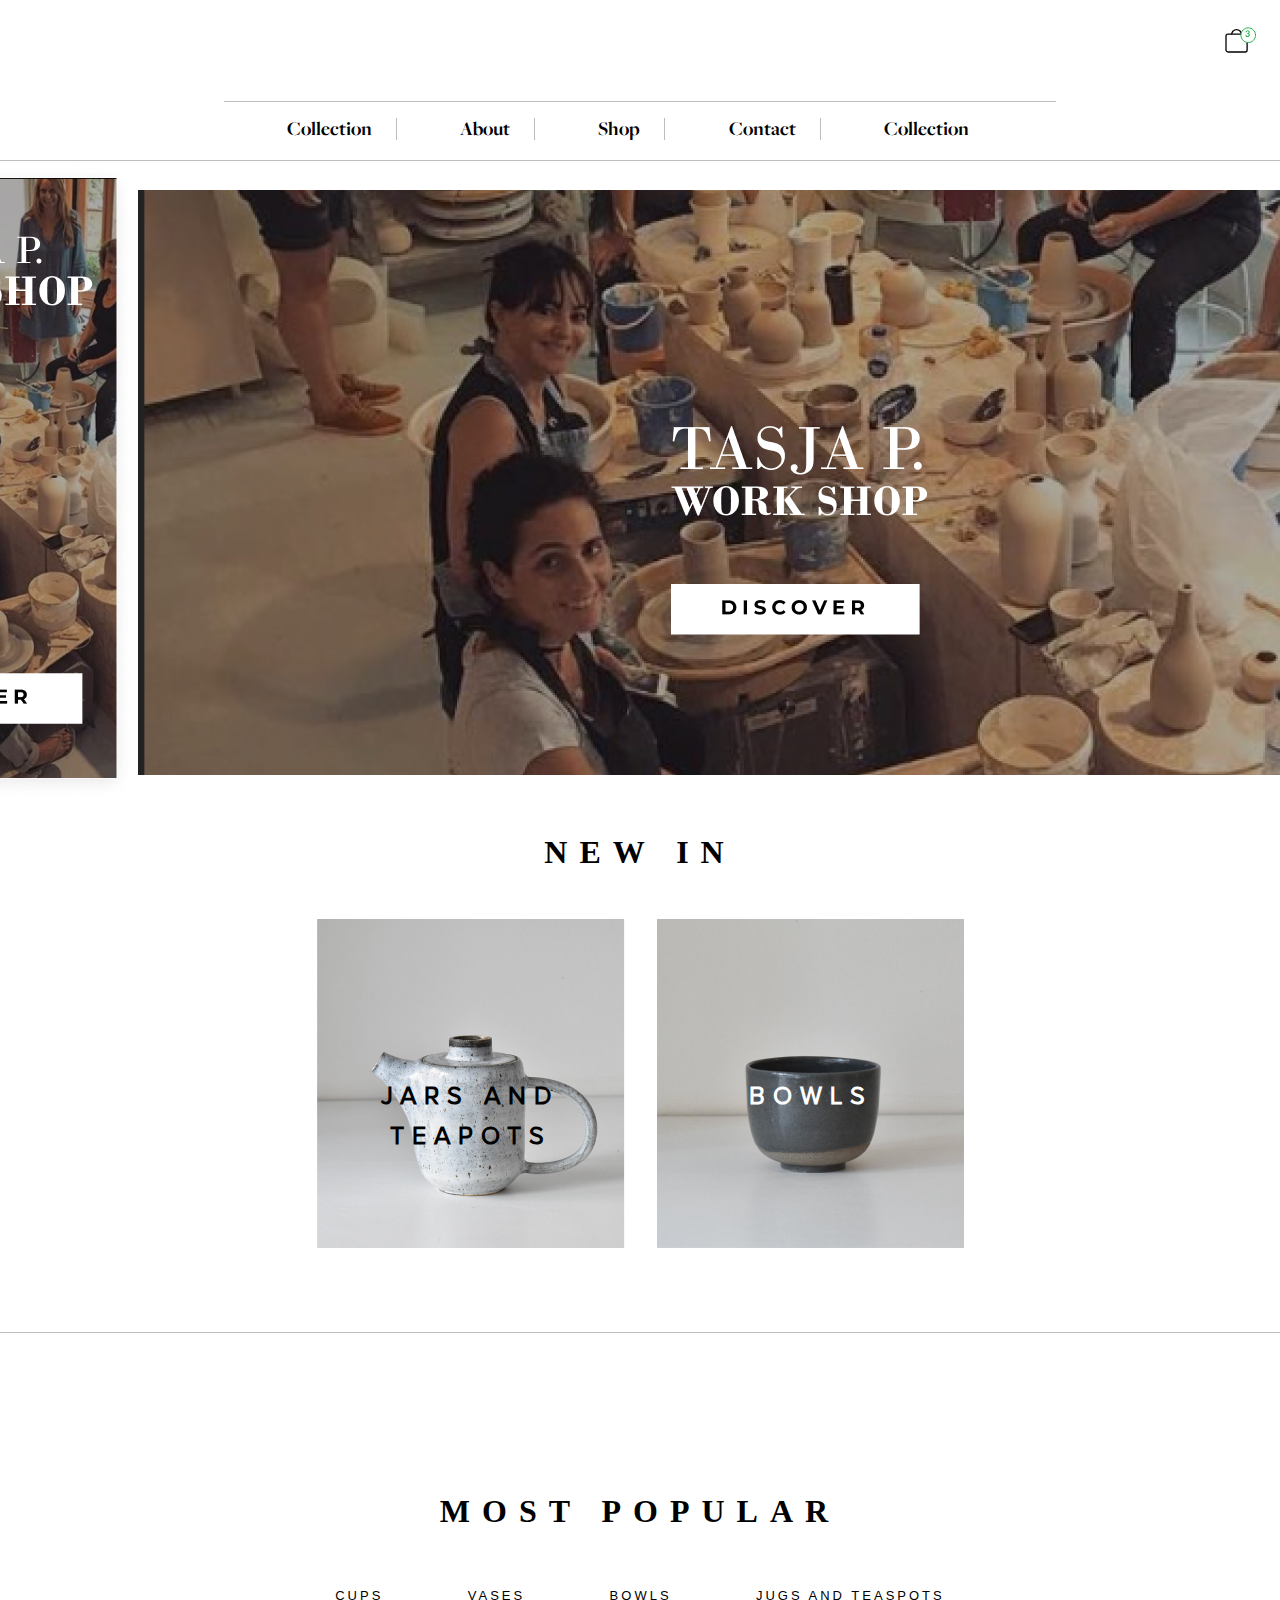
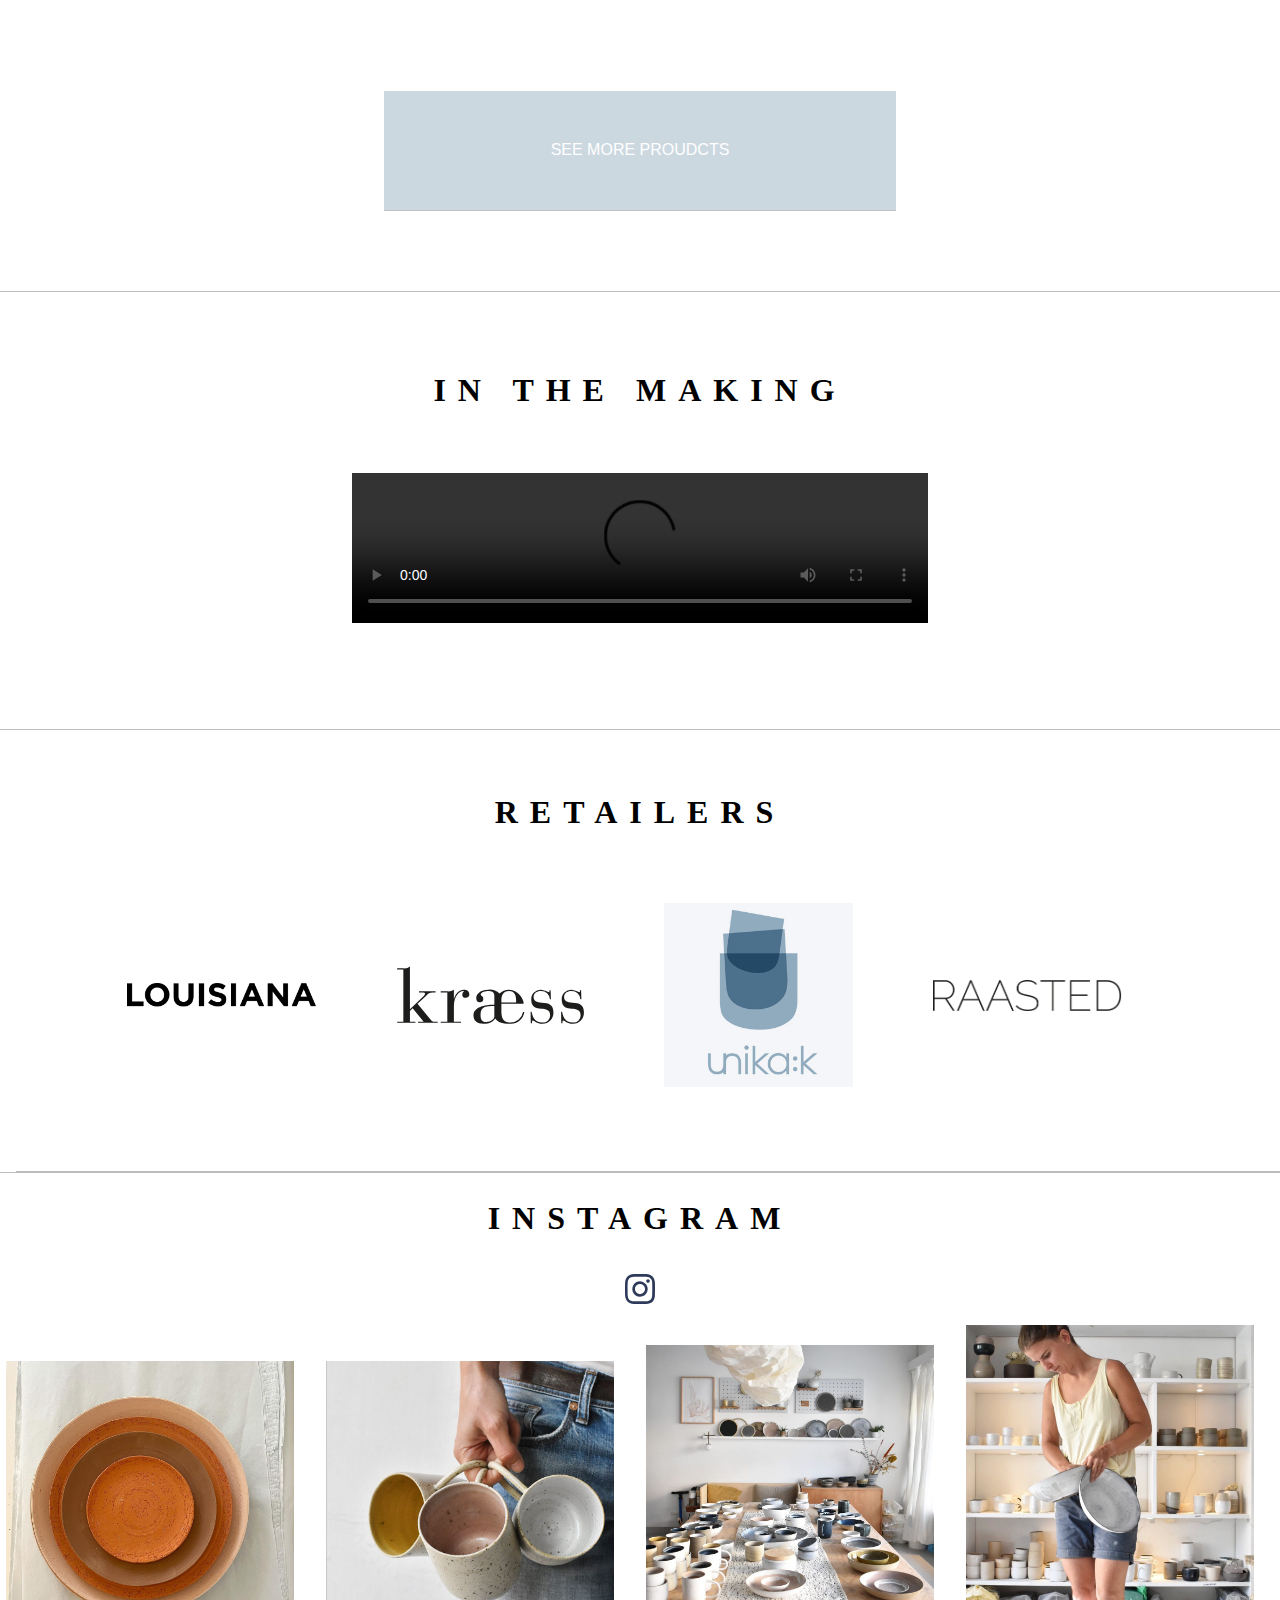
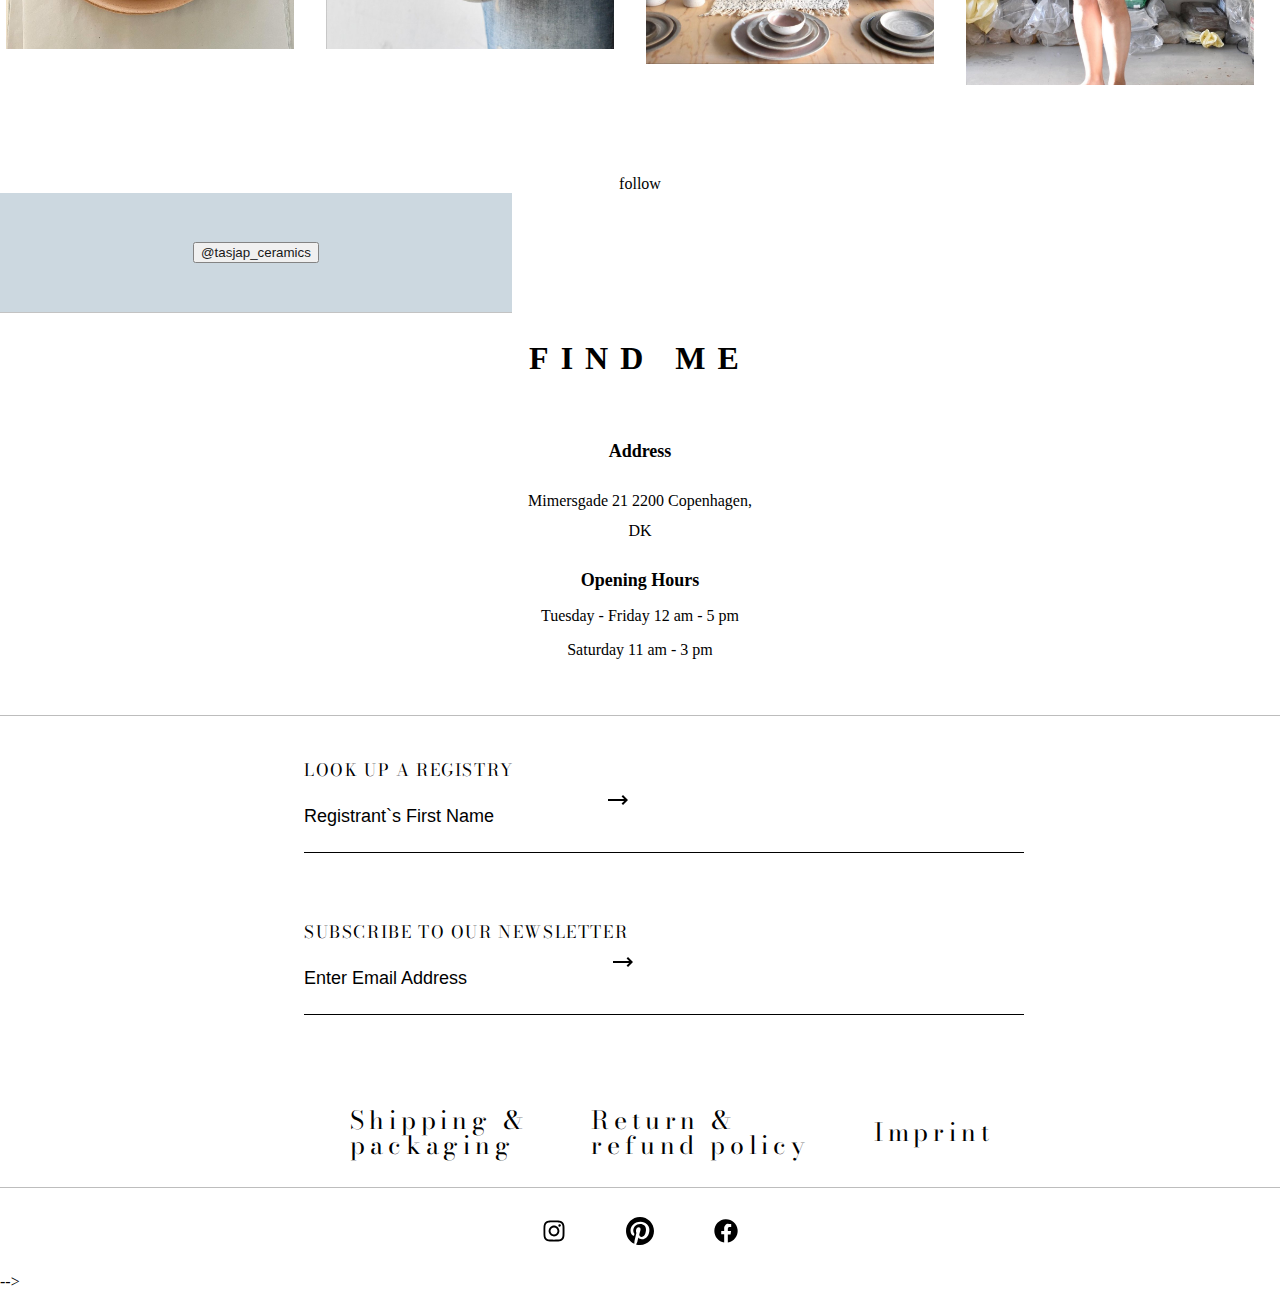
==== commit bcee3dbc: "with the navigation bar as well" ====
--- a/index.html
+++ b/index.html
@@ -6,7 +6,7 @@
     <meta http-equiv="X-UA-Compatible" content="IE=edge">
     <meta name="viewport" content="width=device-width, initial-scale=1.0">
     <title>Tasja Portfolio</title>
-    <link rel="stylesheet" href="css/index.css?v=1" />
+    <link rel="stylesheet" href="css/index.css" />
 </head>
 
 <body>
@@ -27,11 +27,11 @@
         <div class="navigation_search">
             <div class="wrapping_naviagtion">
                 <ul>
-                    <li class="hidden" id="li_v1">Collection</li>
+                    <li class="" id="li_v1">Collection</li>
                     <li>About</li>
                     <li>Shop</li>
                     <li>Contact</li>
-                    <li class="hidden" id="li_v2">Collection</li>
+                    <li class="" id="li_v2">Collection</li>
                 </ul>
             </div>
         </div>
@@ -259,7 +259,7 @@
 
     <!-- <script src="https://code.jquery.com/jquery-3.6.0.js"></script> -->
     <script src="js/index_fetching_data.js"></script>
-    <script src="js/script_index.js"></script>
+    <!-- <script src="js/script_index.js"></script> -->
     <!-- <script src="/js/jquery.hislide.js"></script> --> -->
     <!-- <script>
 
--- a/css/index.css
+++ b/css/index.css
@@ -31,7 +31,7 @@
 }
 
 .logo {
-    background-image: url("/images_for_the_navigation_bar/small_logo.svg");
+    background-image: url("images_for_the_navigation_bar/small_logo.svg");
     display: block;
     width: 100%;
     height: 100%;
@@ -40,7 +40,7 @@
 @media (min-width: 700px) {
 
     .logo {
-        background-image: url("/images_for_product_page/big_logo.svg");
+        background-image: url("images_for_product_page/big_logo.svg");
         width: 50%;
         height: 50%;
     }
@@ -1406,9 +1406,23 @@
 } */
 
 
-@media (mmax-width: 700px) {
-.footerTwo {
-    display: flex;
-    flex-direction: column;
-}
-}+
+
+@media (min-width: 700px) {
+    #burger_menu {
+        display: none;
+    }
+
+
+    }
+ 
+@media (max-width: 700px) {
+    #li_v1 {
+        display: none;
+    }
+    #li_v2 {
+        display: none;
+    }
+
+    }
+
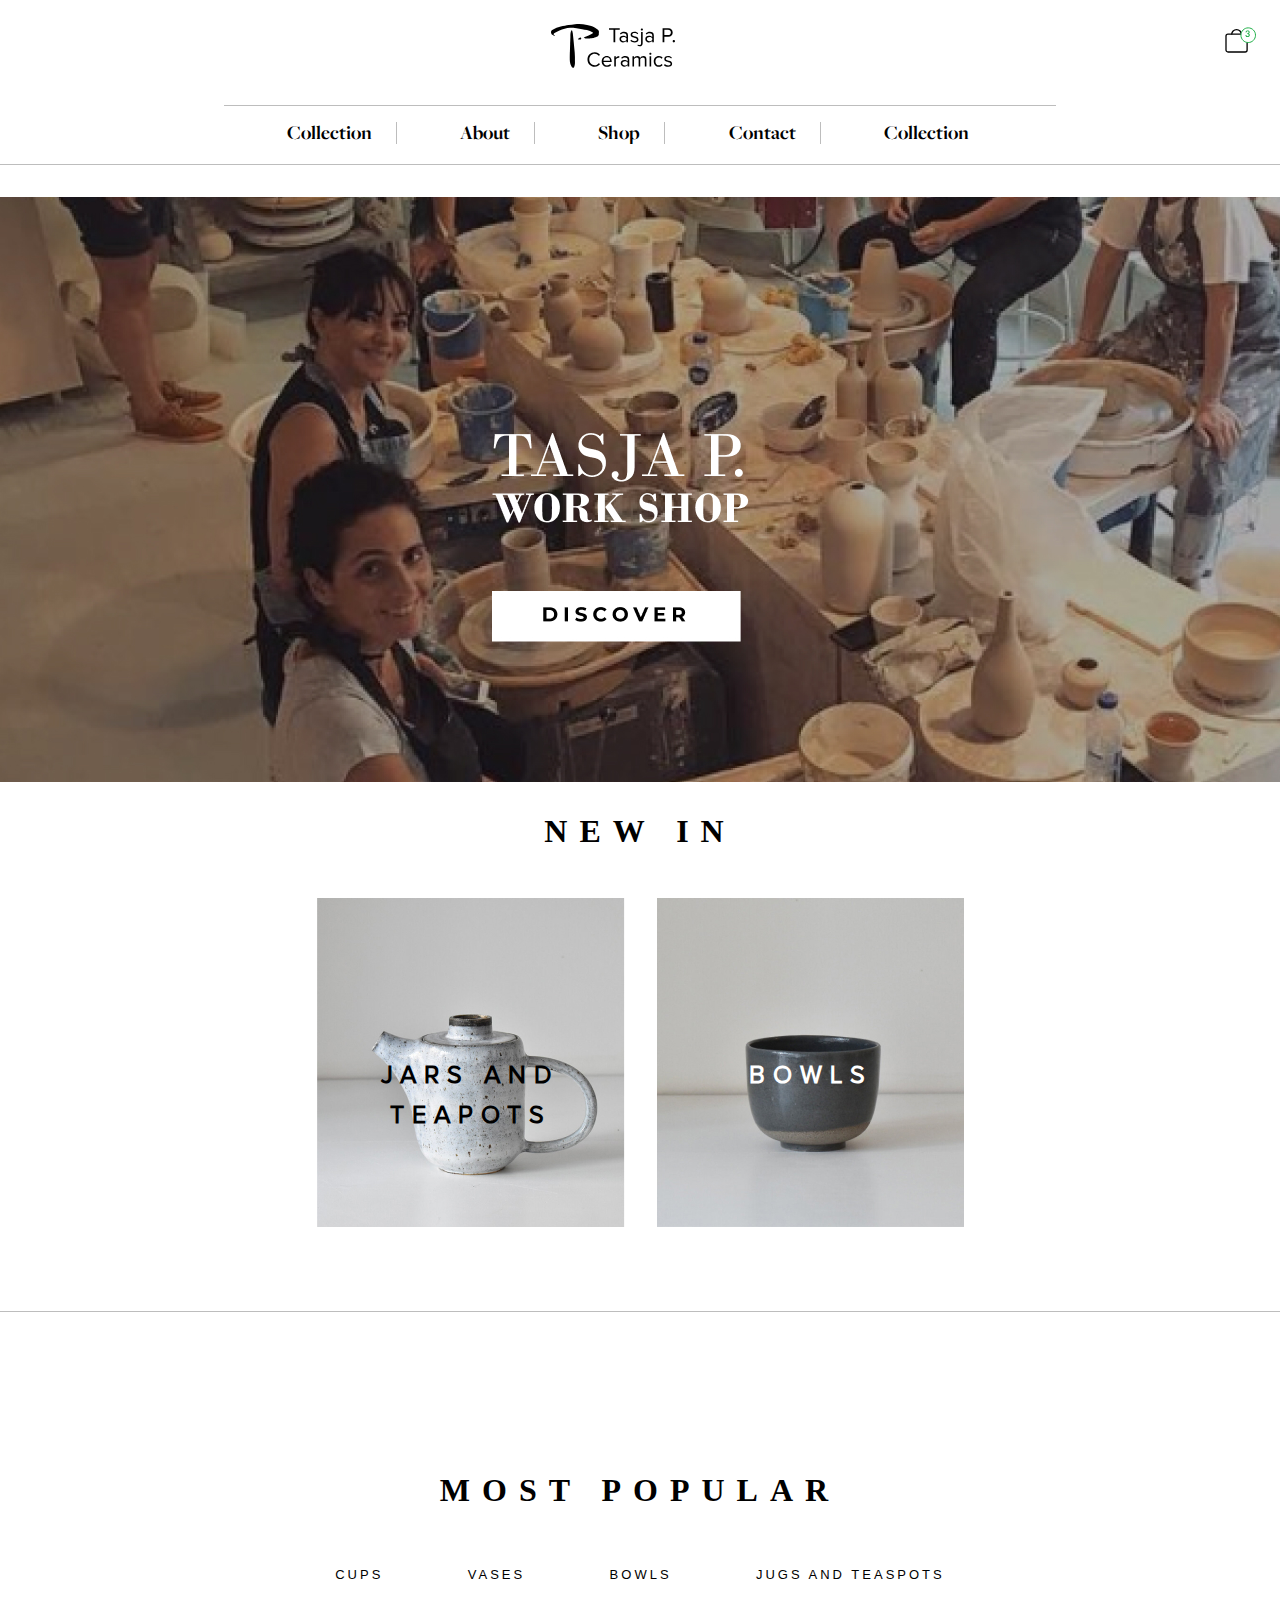
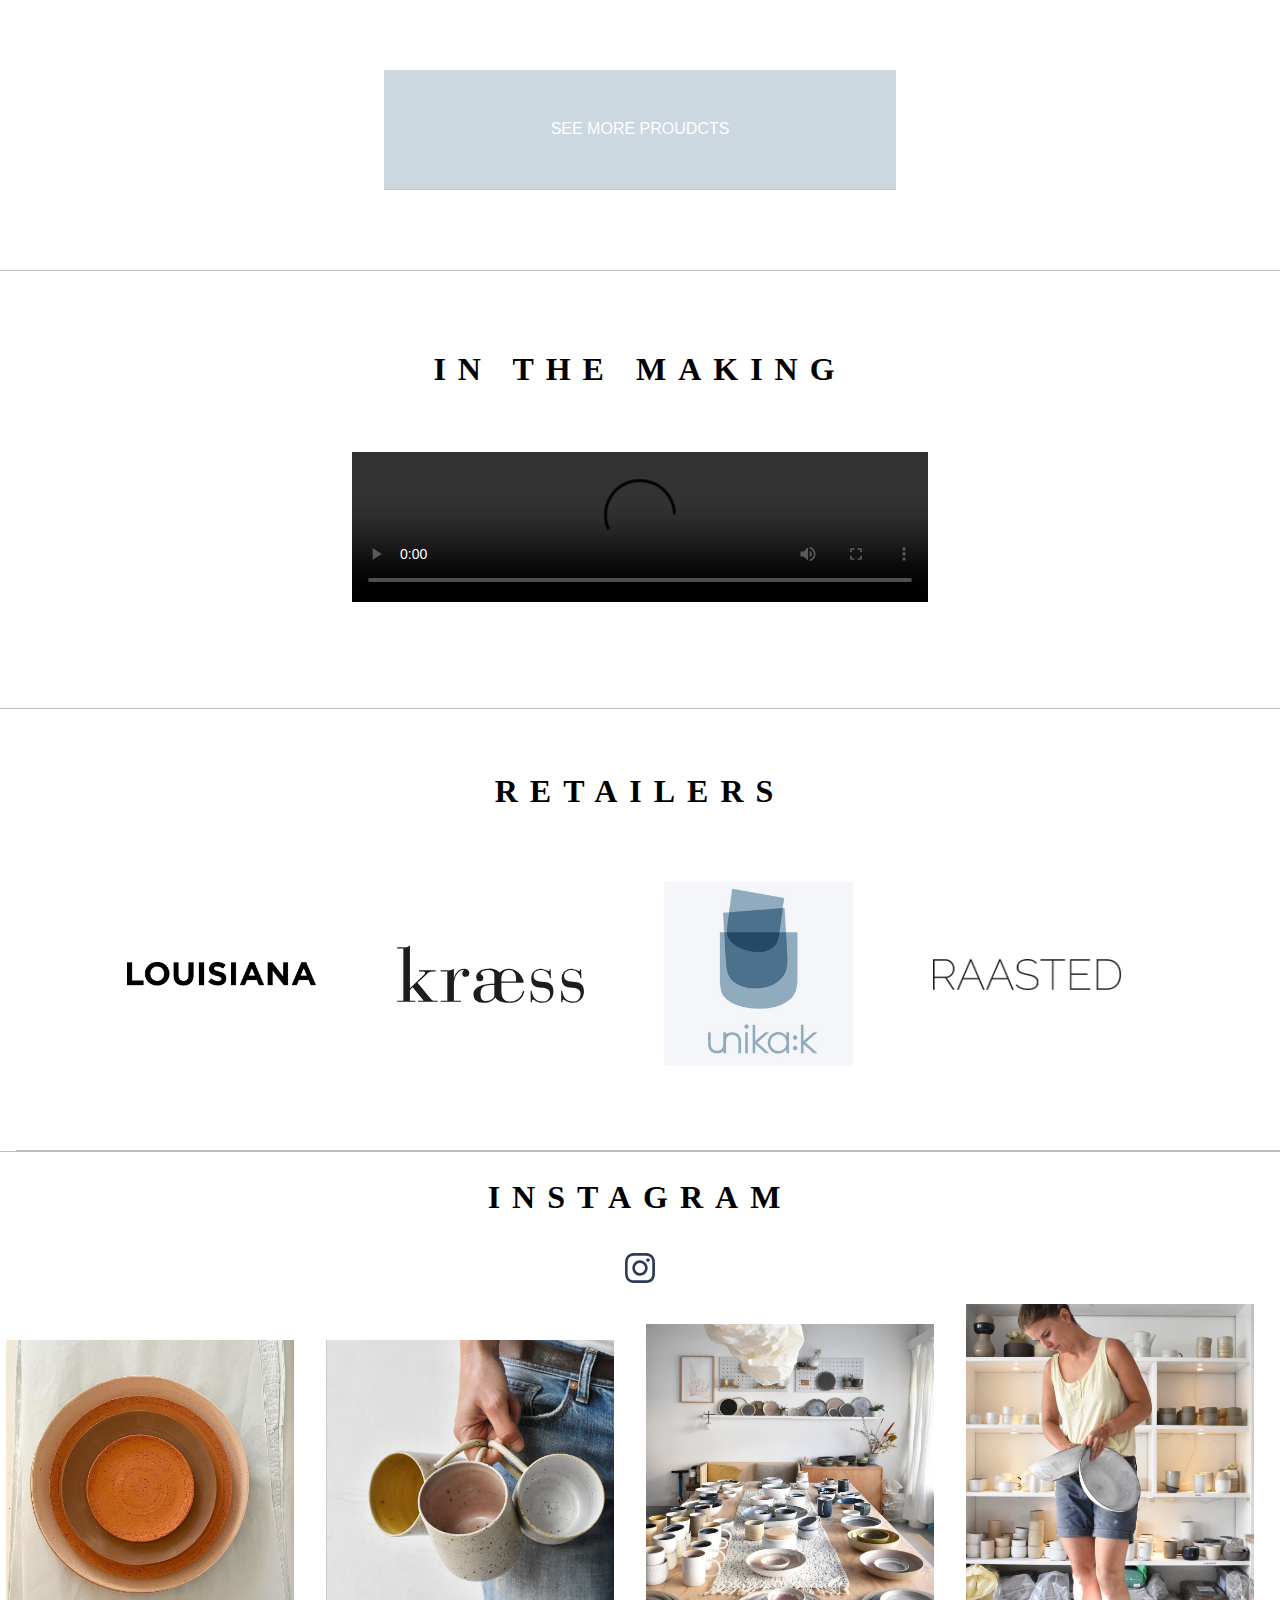
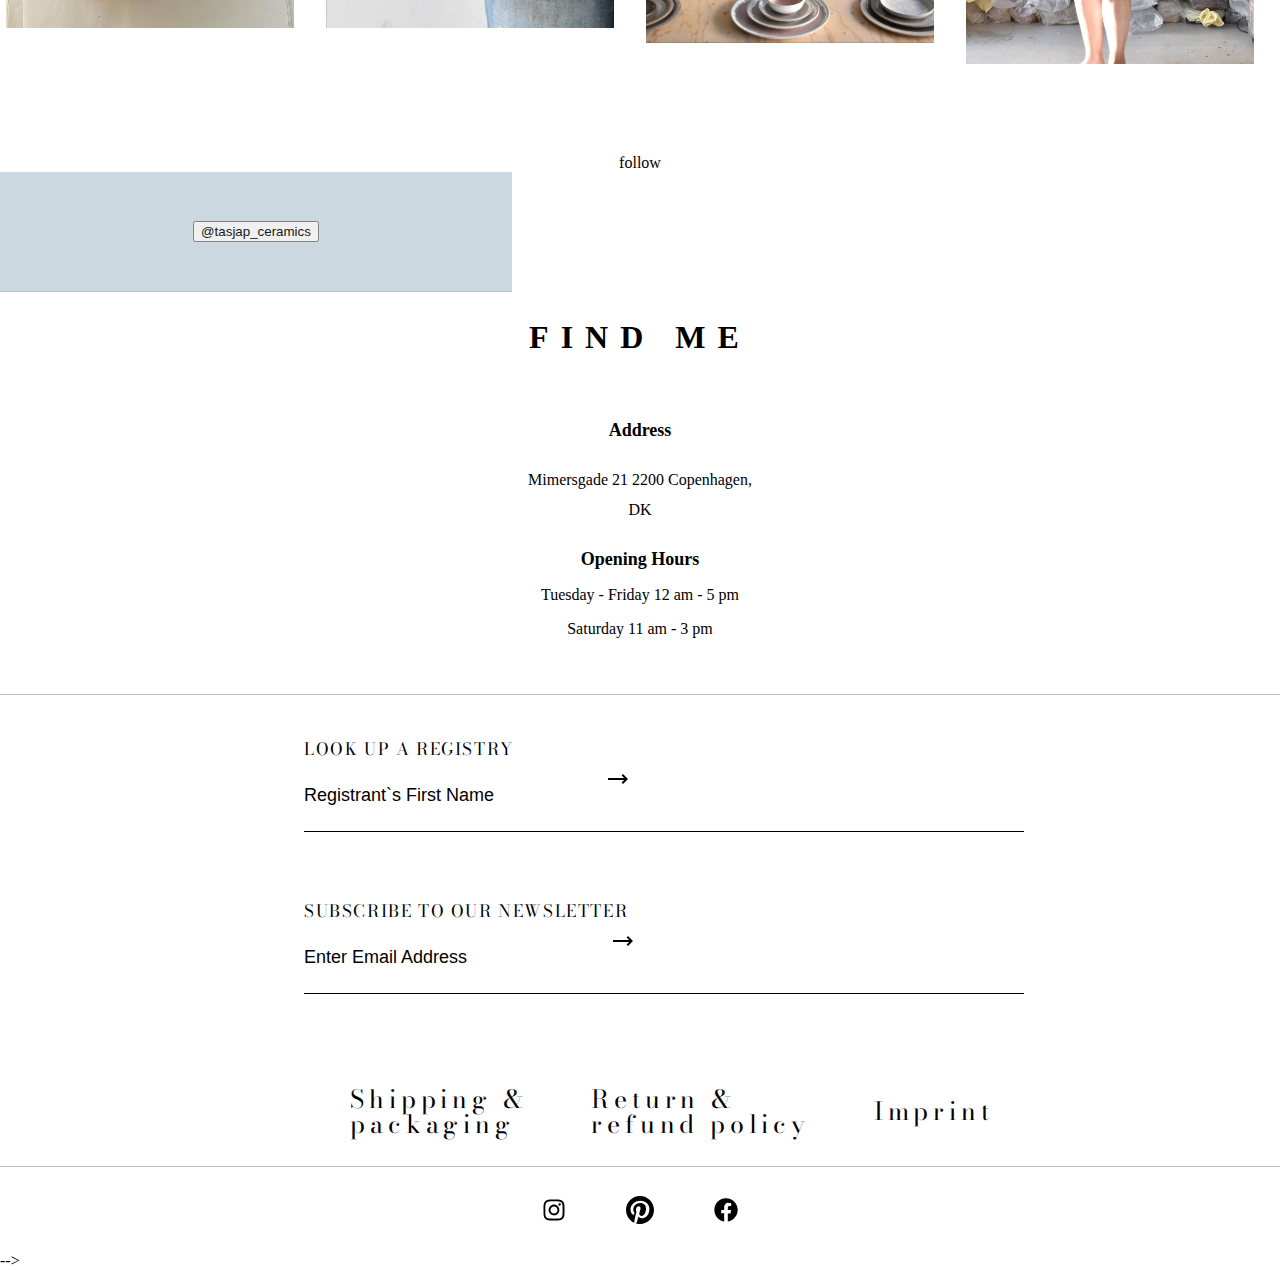
==== commit d608b3e8: "now is has the navigation AS WELL" ====
--- a/index.html
+++ b/index.html
@@ -16,7 +16,9 @@
             <div class="burger menu"><img id="burger_menu" src="images_for_the_navigation_bar/burger_menu.svg"
                     alt="burger menu"></div>
             <a href="index.html">
-                <div class="logo" id="logo_to_use"></div>
+                <div><img src="images_for_the_navigation_bar/small_logo.svg" class="logo" id="logo_to_use">
+                    <img src="images_for_product_page/big_logo.svg" id="logo_to_use_big">
+                </div>
             </a>
             <div class="shopping_bag"><img id="shopping_bag" src="images_for_the_navigation_bar/card_shop.svg"
                     alt="shopping bag"></div>
@@ -41,8 +43,8 @@
     </header>
     <div class="workshop_page">
         <div class="workshop_container">
-            <a href=""><img src="images_for_the_slide_bar/first.png" id="workshop_mobile" alt="workshop"></a>
-            <a href=""><img src="images_for_the_slide_bar/workshop_for_desktop.jpg" id="workshop_desktop"
+            <a href=""><img src="images_for_the_slide_bar/first.png" class="" id="workshop_mobile" alt="workshop"></a>
+            <a href=""><img src="images_for_the_slide_bar/workshop_for_desktop.jpg" class="" id="workshop_desktop"
                     alt="workshop"></a>
         </div>
     </div>
--- a/css/index.css
+++ b/css/index.css
@@ -24,28 +24,27 @@
     box-sizing: border-box;
 }
 
-#logo_to_use {
+/* #logo_to_use {
     width: 30px;
     height: 30px;
 
 }
 
 .logo {
-    background-image: url("images_for_the_navigation_bar/small_logo.svg");
+    background-image: url("/images_for_the_navigation_bar/small_logo.svg");
     display: block;
-    width: 100%;
-    height: 100%;
+    object-fit: cover;
 }
 
 @media (min-width: 700px) {
 
     .logo {
-        background-image: url("images_for_product_page/big_logo.svg");
-        width: 50%;
-        height: 50%;
-    }
-
-}
+        background-image: url("/images_for_product_page/big_logo.svg");
+        object-fit: cover;
+    }
+    
+
+} */
 
 .hidden {
     display: none;
@@ -107,6 +106,7 @@
     display: flex;
     justify-content: center;
     align-items: center;
+    margin-top: 2rem;
 }
 
 /* this is the alternative for slider ends */
@@ -1412,8 +1412,12 @@
     #burger_menu {
         display: none;
     }
-
-
+    #workshop_mobile {
+        display: none;
+    }
+    #logo_to_use{
+        display: none; 
+    }
     }
  
 @media (max-width: 700px) {
@@ -1423,6 +1427,13 @@
     #li_v2 {
         display: none;
     }
-
-    }
-
+    #workshop_desktop {
+        display: none;
+
+    }
+
+    #logo_to_use_big {
+        display: none; 
+    }
+    }
+
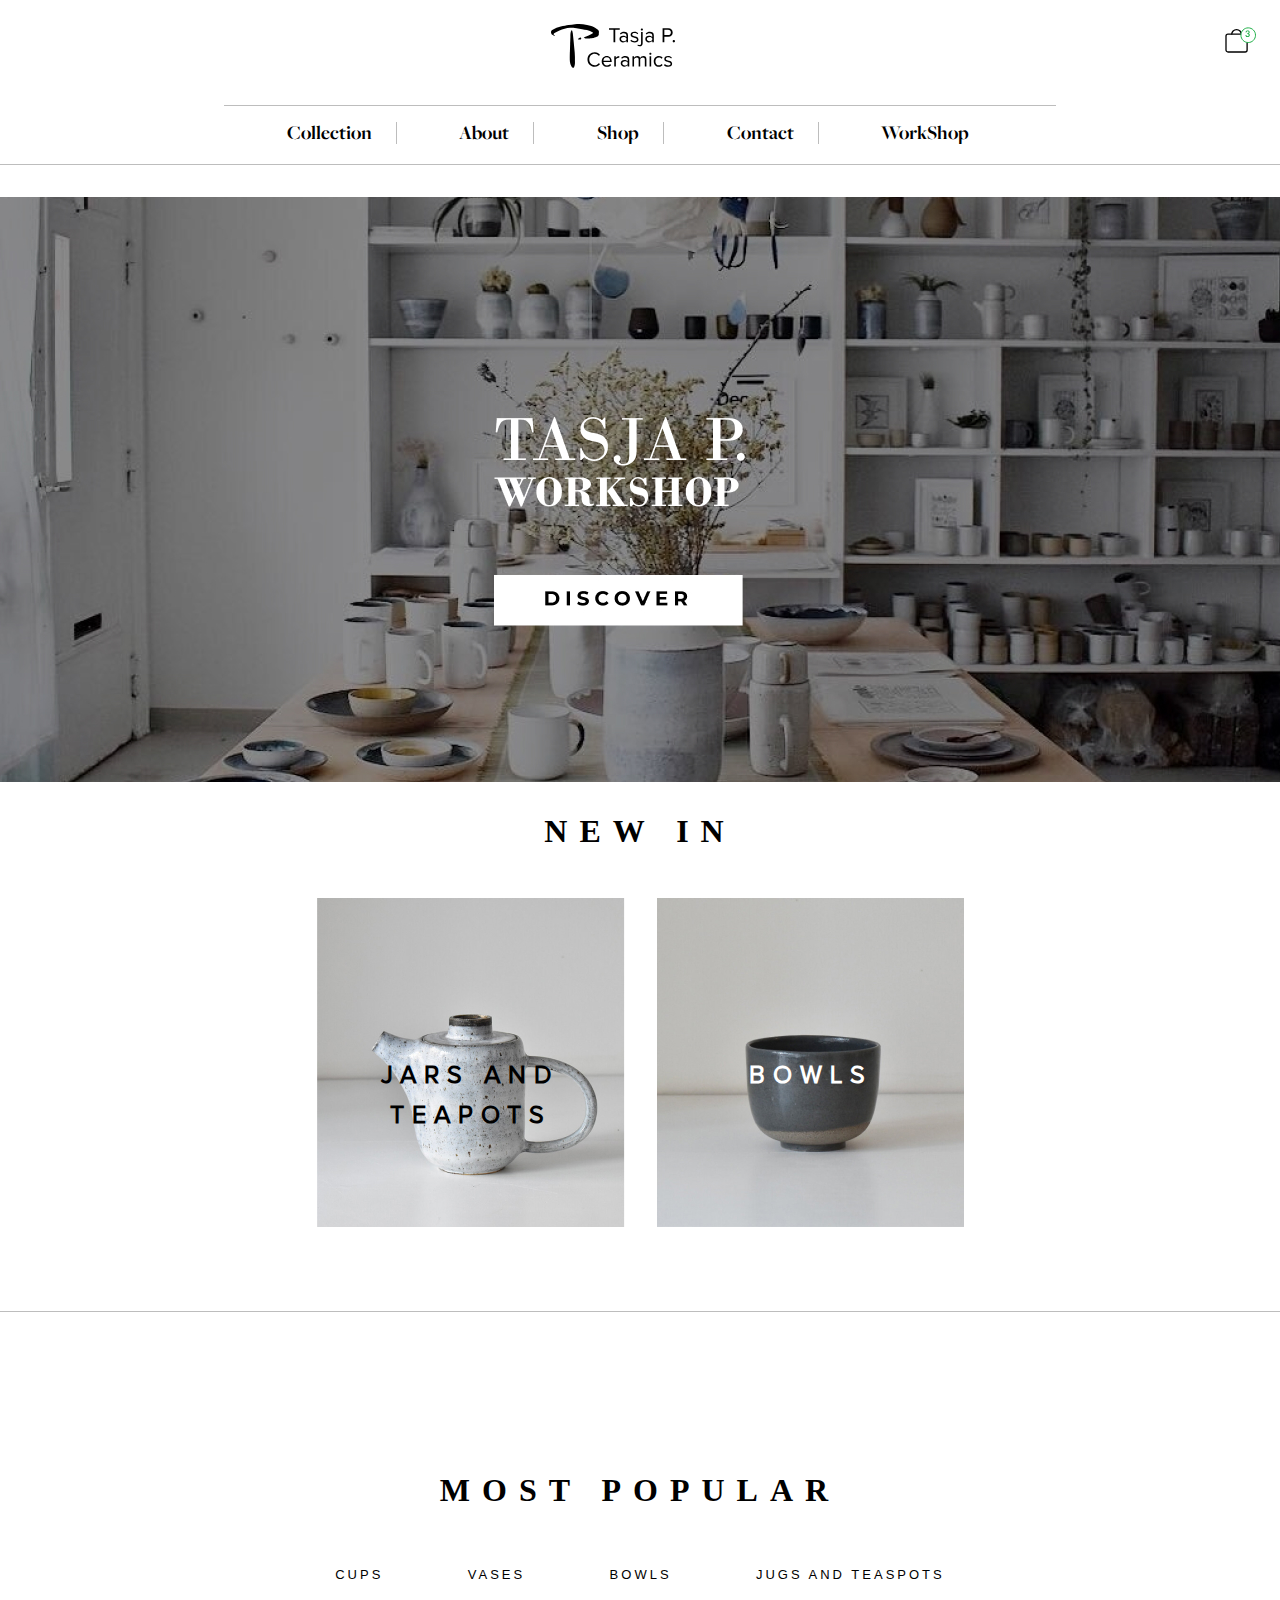
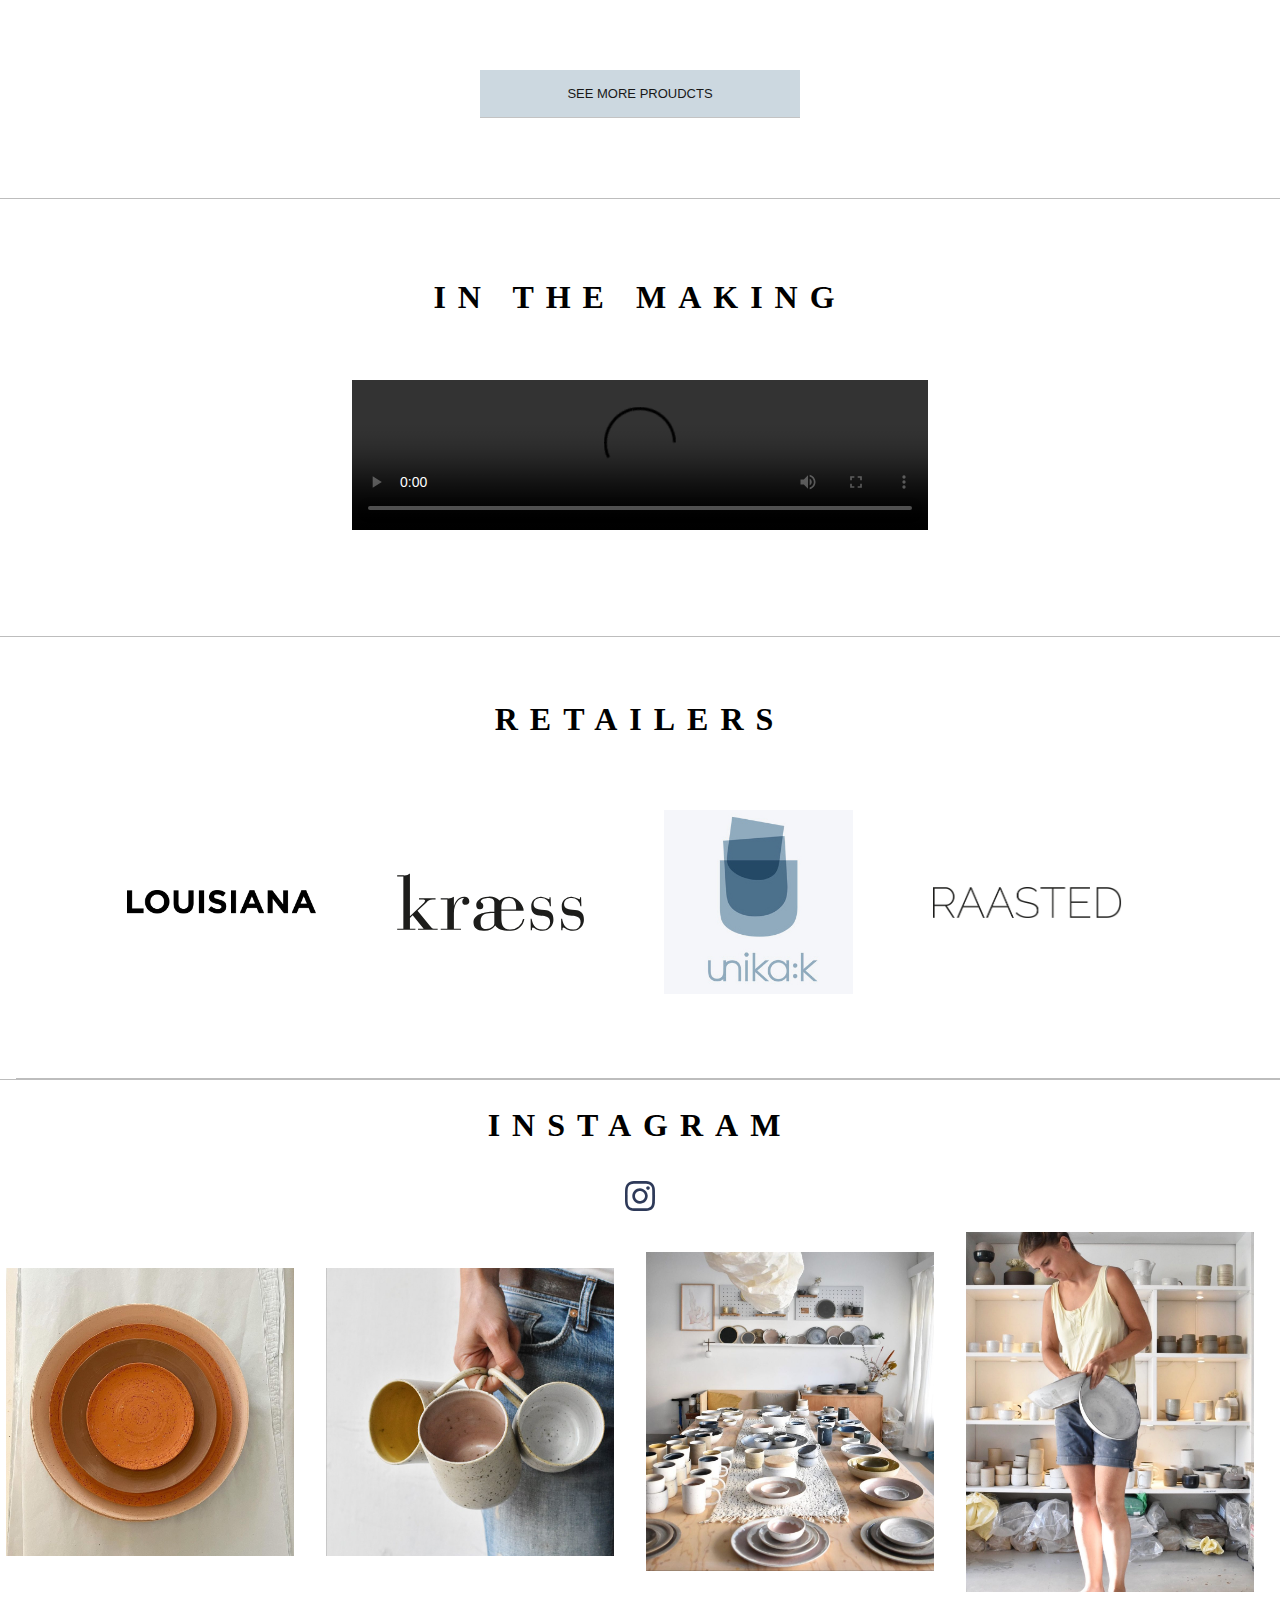
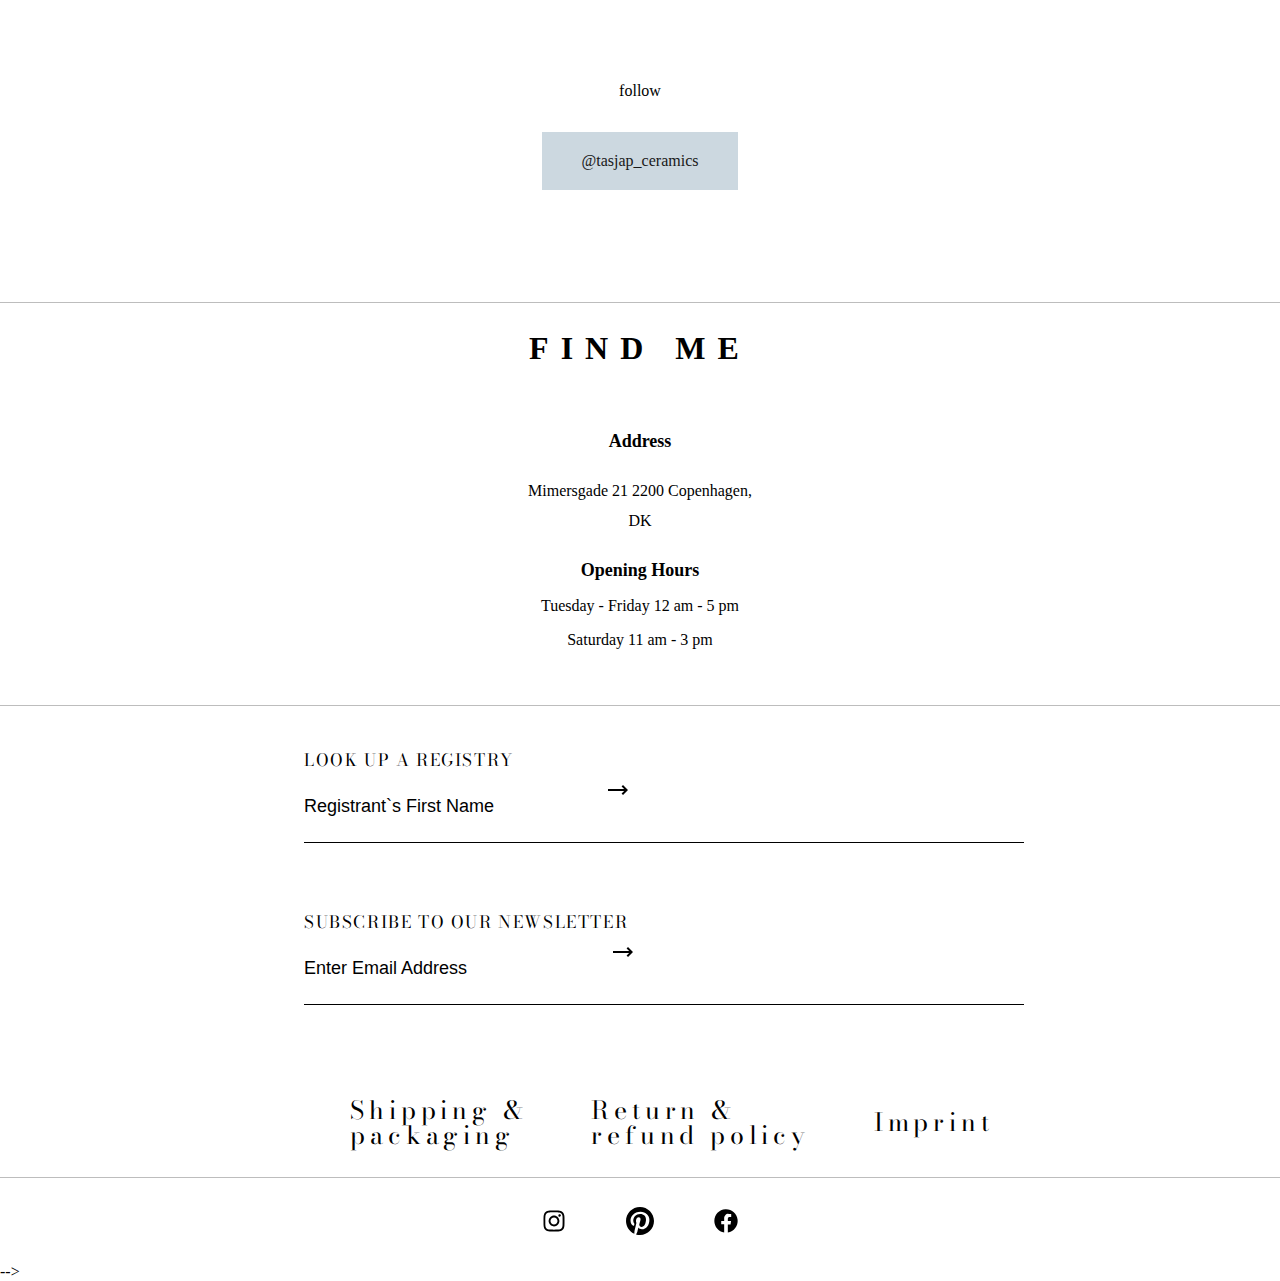
==== commit e2777bfd: "this is for responsivness of the porduct page" ====
--- a/index.html
+++ b/index.html
@@ -33,7 +33,7 @@
                     <li>About</li>
                     <li>Shop</li>
                     <li>Contact</li>
-                    <li class="" id="li_v2">Collection</li>
+                    <li class="" id="li_v2">WorkShop</li>
                 </ul>
             </div>
         </div>
@@ -44,7 +44,7 @@
     <div class="workshop_page">
         <div class="workshop_container">
             <a href=""><img src="images_for_the_slide_bar/first.png" class="" id="workshop_mobile" alt="workshop"></a>
-            <a href=""><img src="images_for_the_slide_bar/workshop_for_desktop.jpg" class="" id="workshop_desktop"
+            <a href=""><img src="images_for_the_slide_bar/Workshop.jpg" class="" id="workshop_desktop"
                     alt="workshop"></a>
         </div>
     </div>
@@ -192,7 +192,7 @@
         </div>
         <div class="button_and_h5">
             <div class="follow_button">follow</div>
-            <div class="button_for_discover"><button>@tasjap_ceramics</button></div>
+            <div class="button_for_discover_v2"><a href="">@tasjap_ceramics</a></div>
         </div>
 
     </div>
--- a/css/index.css
+++ b/css/index.css
@@ -472,15 +472,19 @@
 }
 
 .button_for_discover {
-    width: 40%;
+    width: 30%;
+    height: 2.5rem;
     background-color: #C7D4DD;
-    color: #FFFFFF;
+    color: black;
     padding: 7px 10px;
     text-align: center;
     text-decoration: none;
-    font-size: 16px;
+    font-size: 12px;
     opacity: 0.9;
 }
+
+
+
 
 /* 
 button {
@@ -654,6 +658,8 @@
 .find_me {
     width: 100%;
     height: 100%;
+    margin-top: 7rem;
+    border-top: 0.6px solid #BDBDBD;
     border-bottom: 0.6px solid #BDBDBD;
     /* margin-bottom:13rem; */
 }
@@ -1030,7 +1036,7 @@
     }
 
     .entire_ {
-        margin-left: 1rem;
+        /* margin-left: 1rem; */
         width: 90%;
     }
 
@@ -1342,6 +1348,7 @@
     .entire_ {
         margin-left: 1rem;
         width: 80%;
+        
     }
 
     .discover h2 {
@@ -1359,6 +1366,7 @@
     .logos_for_retailing {
         width: 75%;
     }
+
 
     .footerBox {
         display: flex;
@@ -1404,9 +1412,28 @@
 .big_image {
     background-image: url("/images_for_the_slide_bar/workshop_for_desktop.jpg");
 } */
-
-
-
+.button_for_discover_v2 {
+    width: 100%;
+    display: flex;
+    flex-direction: row;
+    align-items: center;
+    justify-content: center;
+    margin-top: 2rem;
+    margin-bottom: 2rem;
+
+}
+
+.button_for_discover_v2 a{
+
+    background-color: #C7D4DD;
+    color: black;
+    padding: 20px 40px ;
+    text-align: center;
+    text-decoration: none;
+    font-size: 16px;
+    opacity: 0.9;
+
+}
 
 @media (min-width: 700px) {
     #burger_menu {
@@ -1417,6 +1444,13 @@
     }
     #logo_to_use{
         display: none; 
+    }
+
+
+    .button_for_discover {
+        width: 25%;
+        height: 3rem;
+        font-size: 13px;
     }
     }
  
@@ -1437,3 +1471,10 @@
     }
     }
 
+@media (min-width: 1300px) {
+    .button_for_discover {
+        width: 20%;
+        height: 4.3rem;
+        font-size: 19px;
+    }
+}
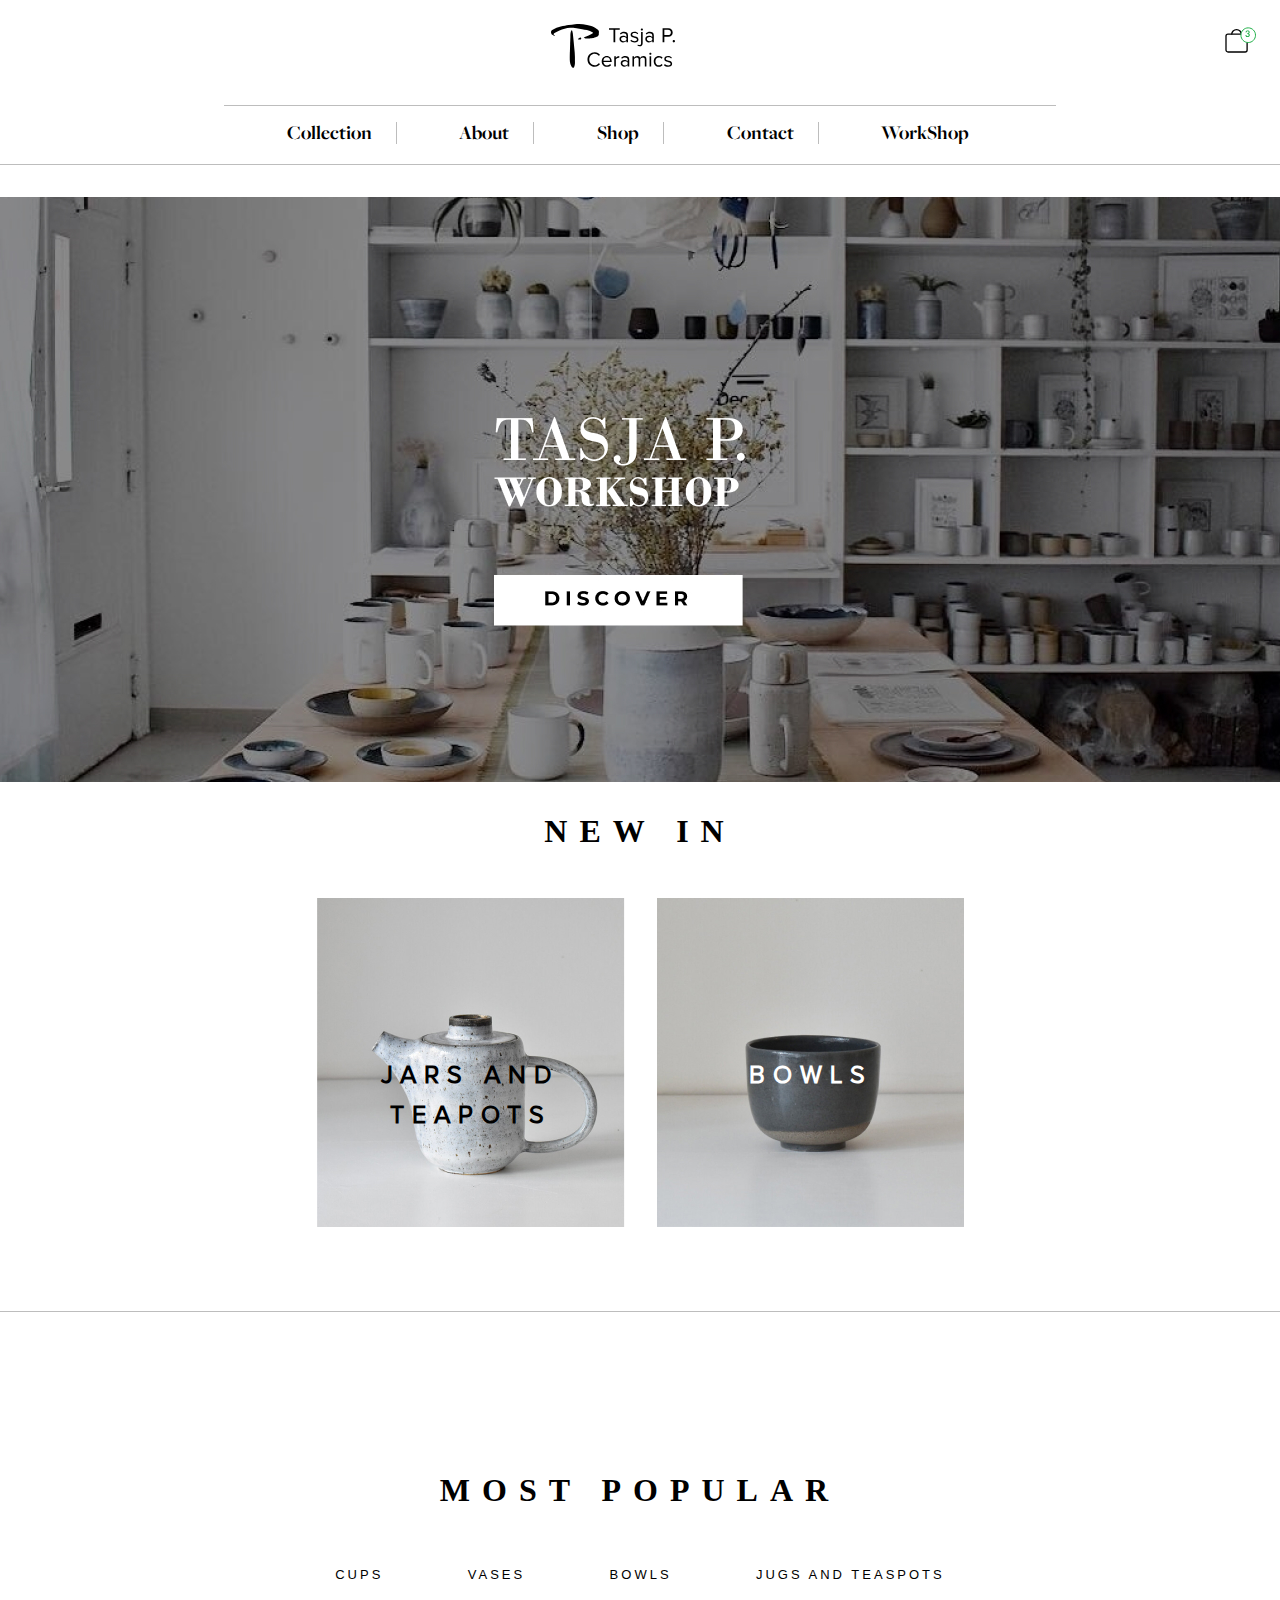
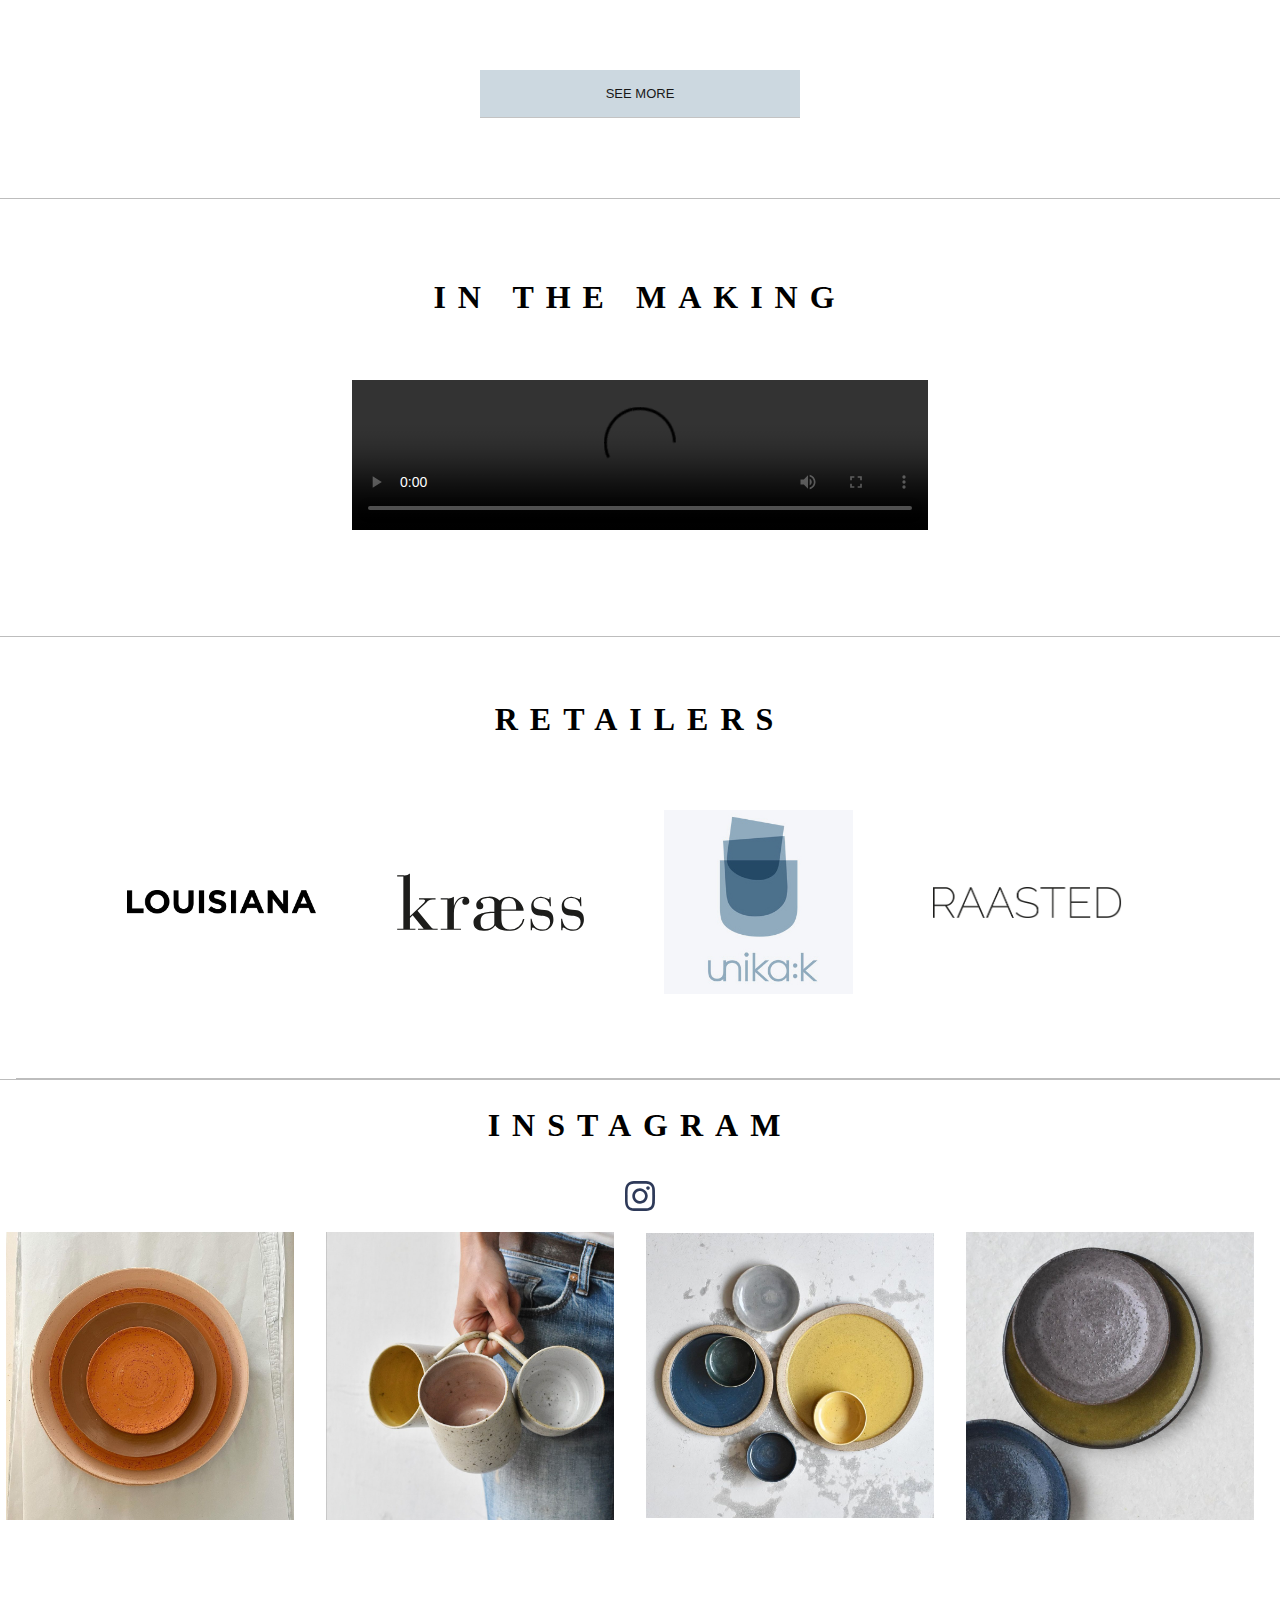
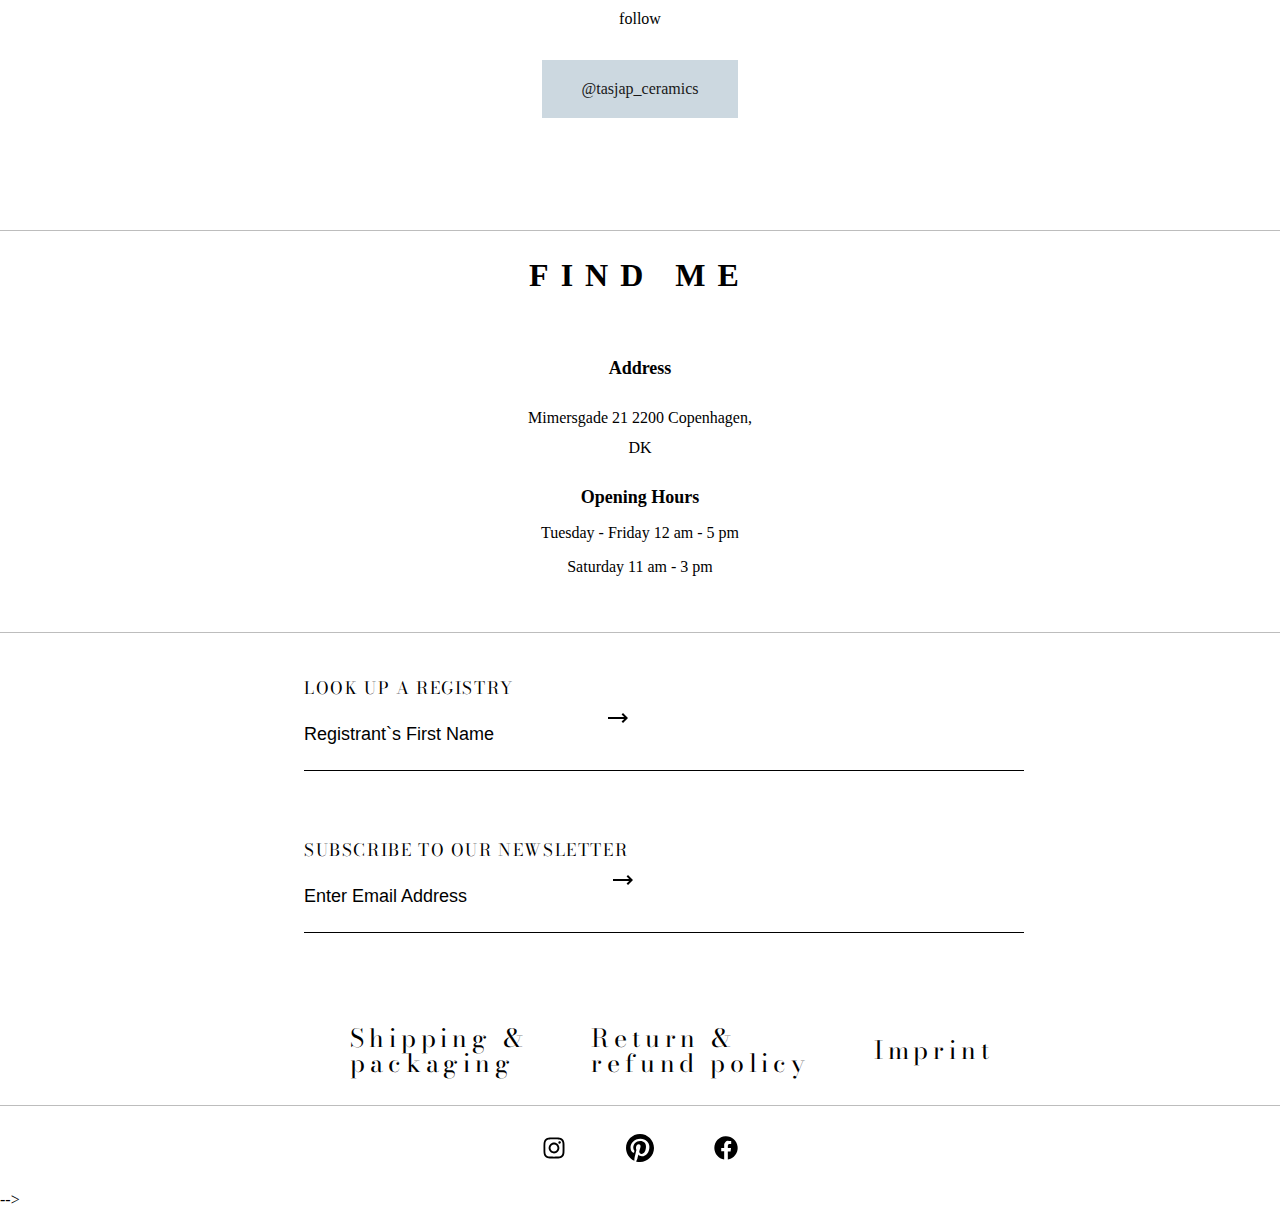
==== commit 2b3b4808: "now it works with the button as well" ====
--- a/index.html
+++ b/index.html
@@ -139,7 +139,7 @@
     </article>
     <main>
         <section></section>
-        <div class="button_for_discover_contaier"><a href="" class="button_for_discover">SEE MORE PROUDCTS</a></div>
+        <div class="button_for_discover_contaier"><a href="" class="button_for_discover">SEE MORE <p></p></a></div>
     </main>
 
     <article class="video_container">
@@ -186,13 +186,13 @@
             <div class="images_for_insta_max"><a href="https://www.instagram.com/tasjap_ceramics/?hl=en"><img
                         src="images_for_instagram/2.jpg" alt="image_band"></a></div>
             <div class="images_for_insta_max"><a href="https://www.instagram.com/tasjap_ceramics/?hl=en"><img
-                        src="images_for_instagram/3.jpg" alt="image_band"></a></div>
-            <div class="images_for_insta_max"><a href="https://www.instagram.com/tasjap_ceramics/?hl=en"><img
-                        src="images_for_instagram/4.jpg" alt="image_band"></a></div>
+                        src="images_for_instagram/5.jpg" alt="image_band"></a></div>
+            <div class="images_for_insta_max"><a href="https://www.instagram.com/tasjap_ceramics/?hl=en"><img
+                        src="images_for_instagram/6.jpg" alt="image_band"></a></div>
         </div>
         <div class="button_and_h5">
             <div class="follow_button">follow</div>
-            <div class="button_for_discover_v2"><a href="">@tasjap_ceramics</a></div>
+            <div class="button_for_discover_v2"><a href="https://www.instagram.com/tasjap_ceramics/?hl=en">@tasjap_ceramics</a></div>
         </div>
 
     </div>
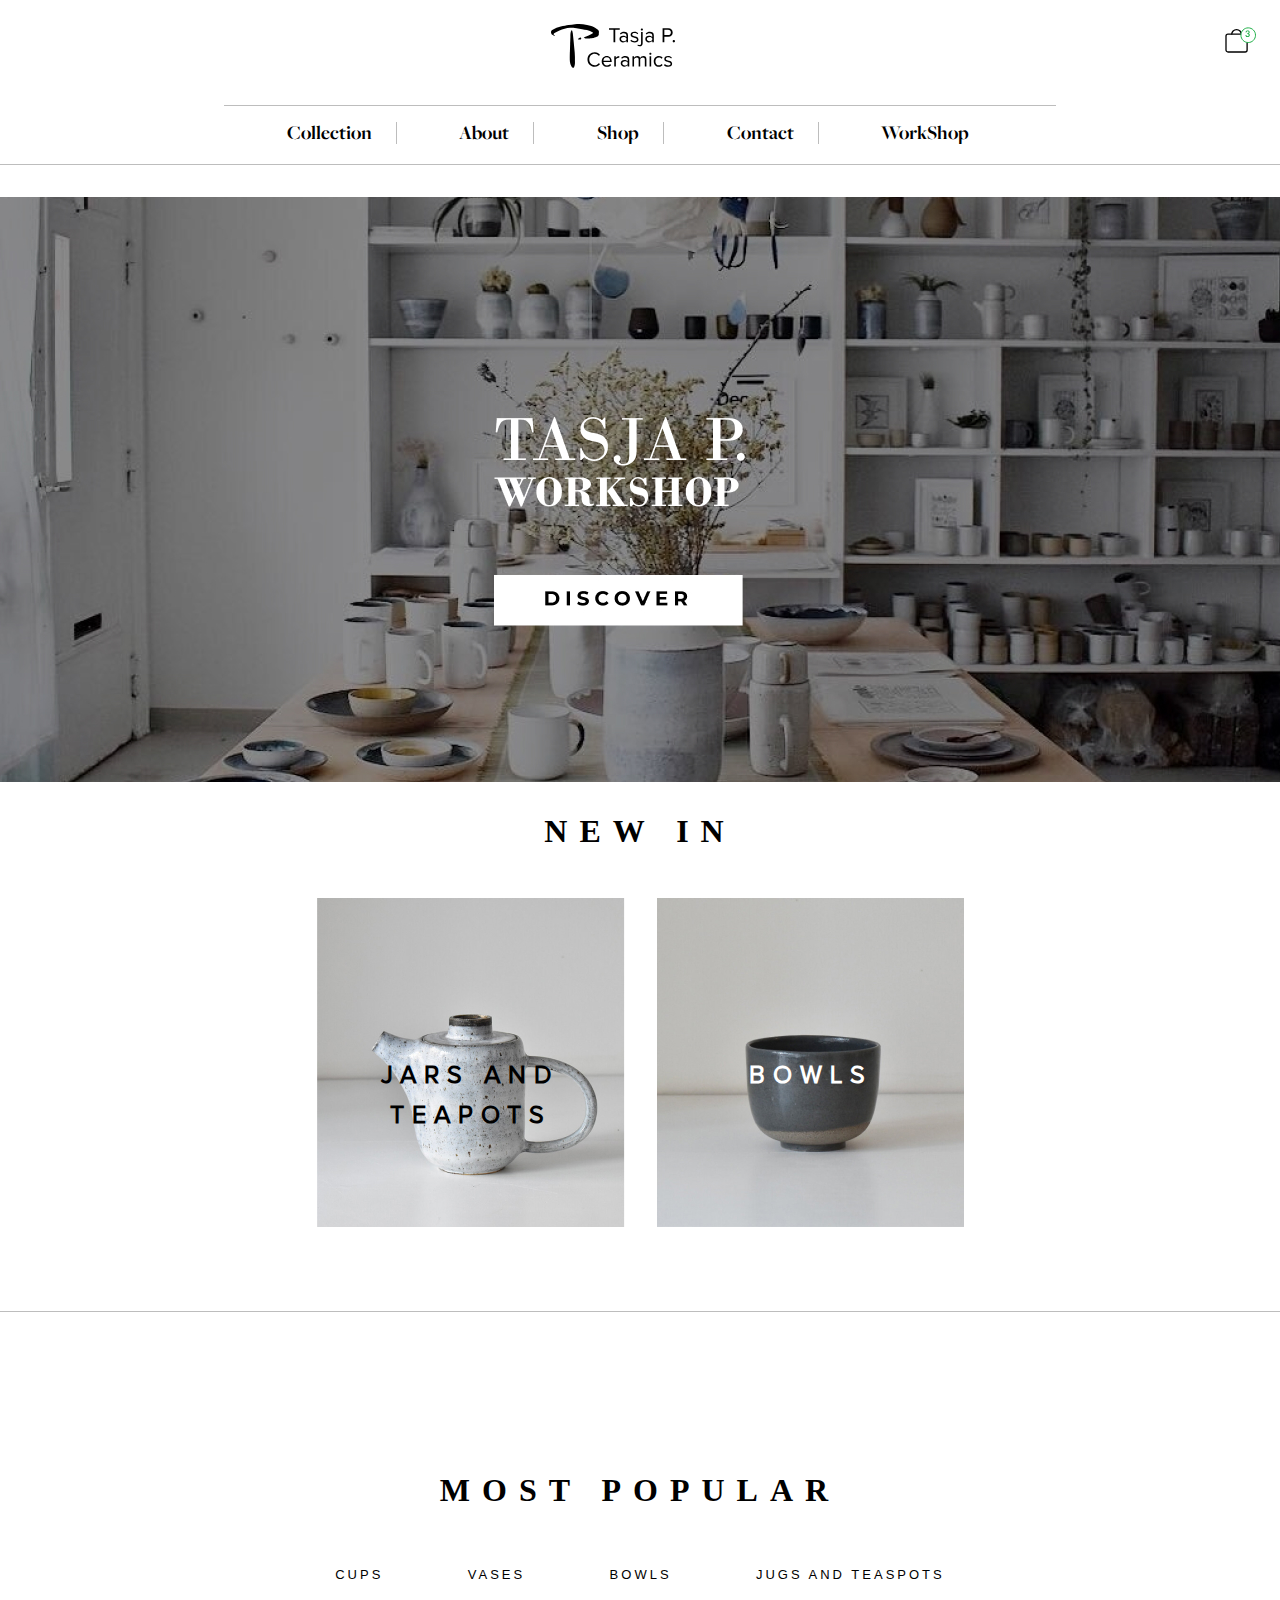
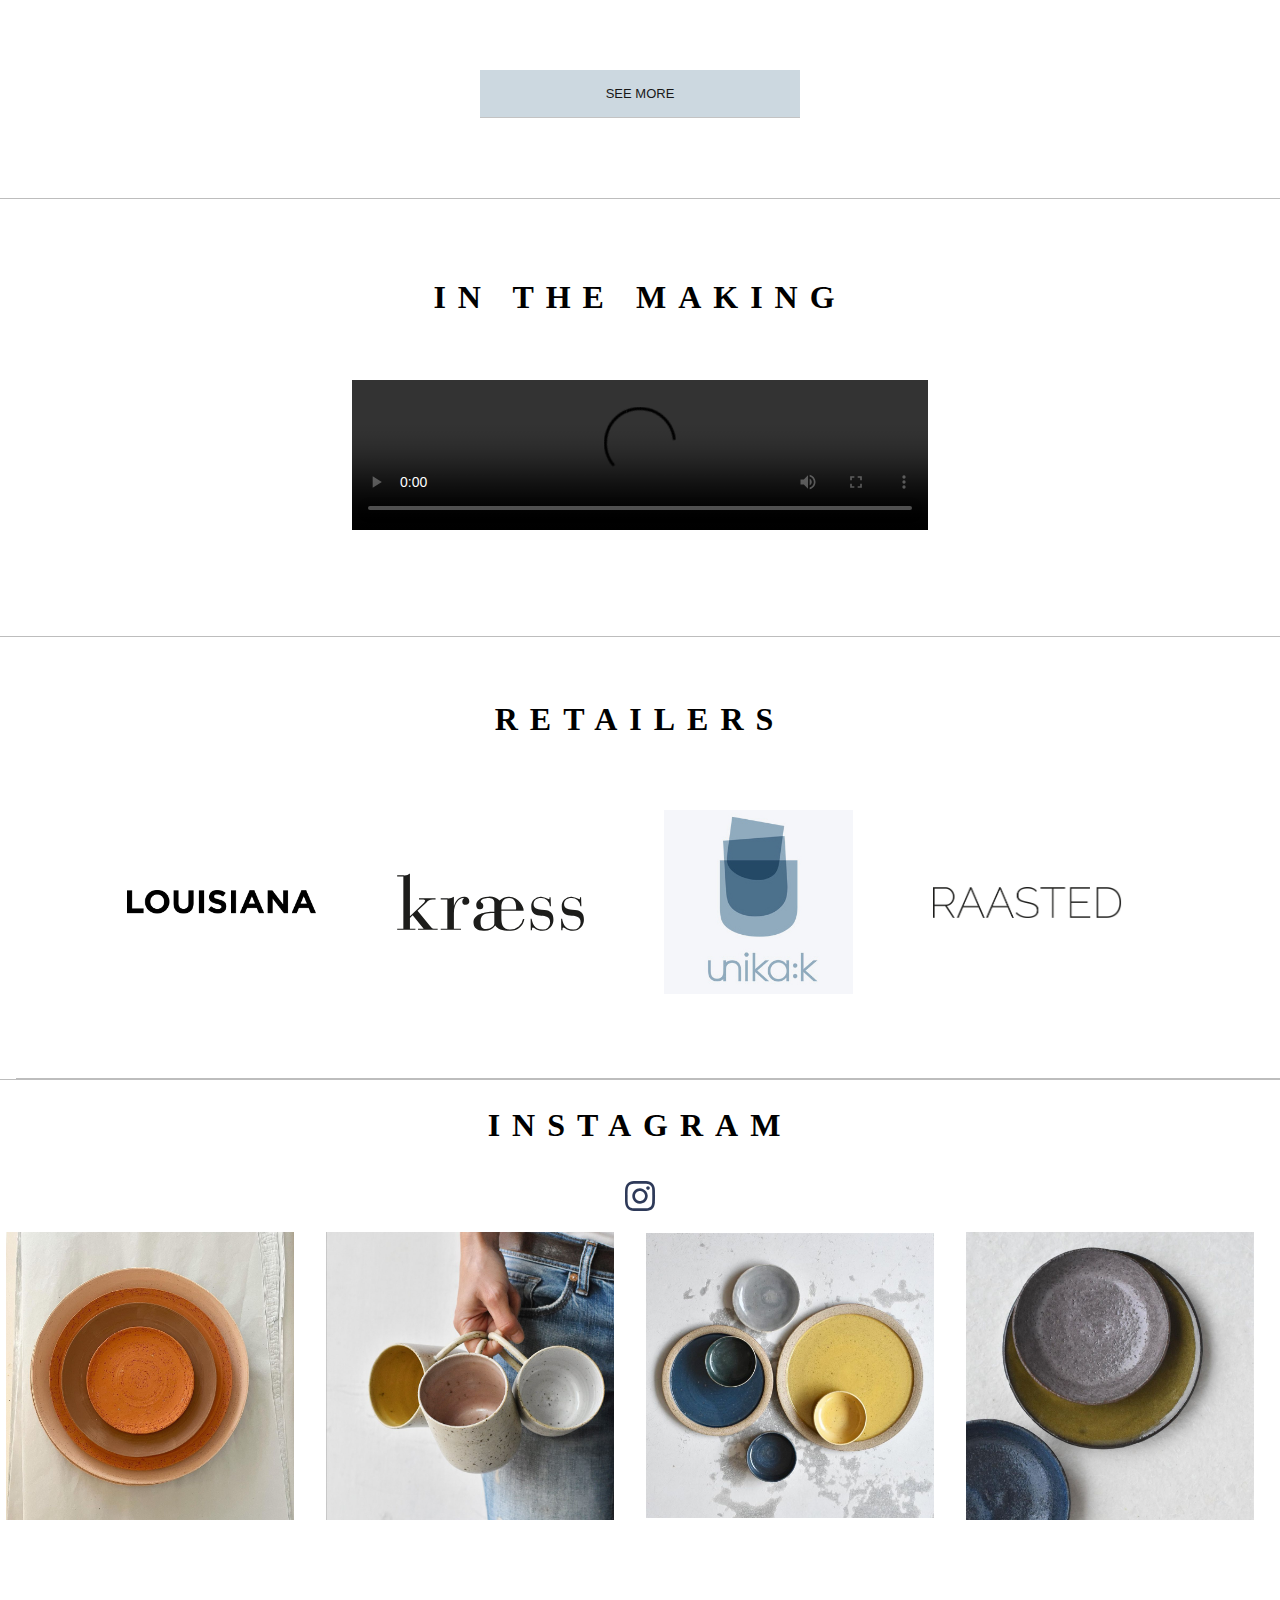
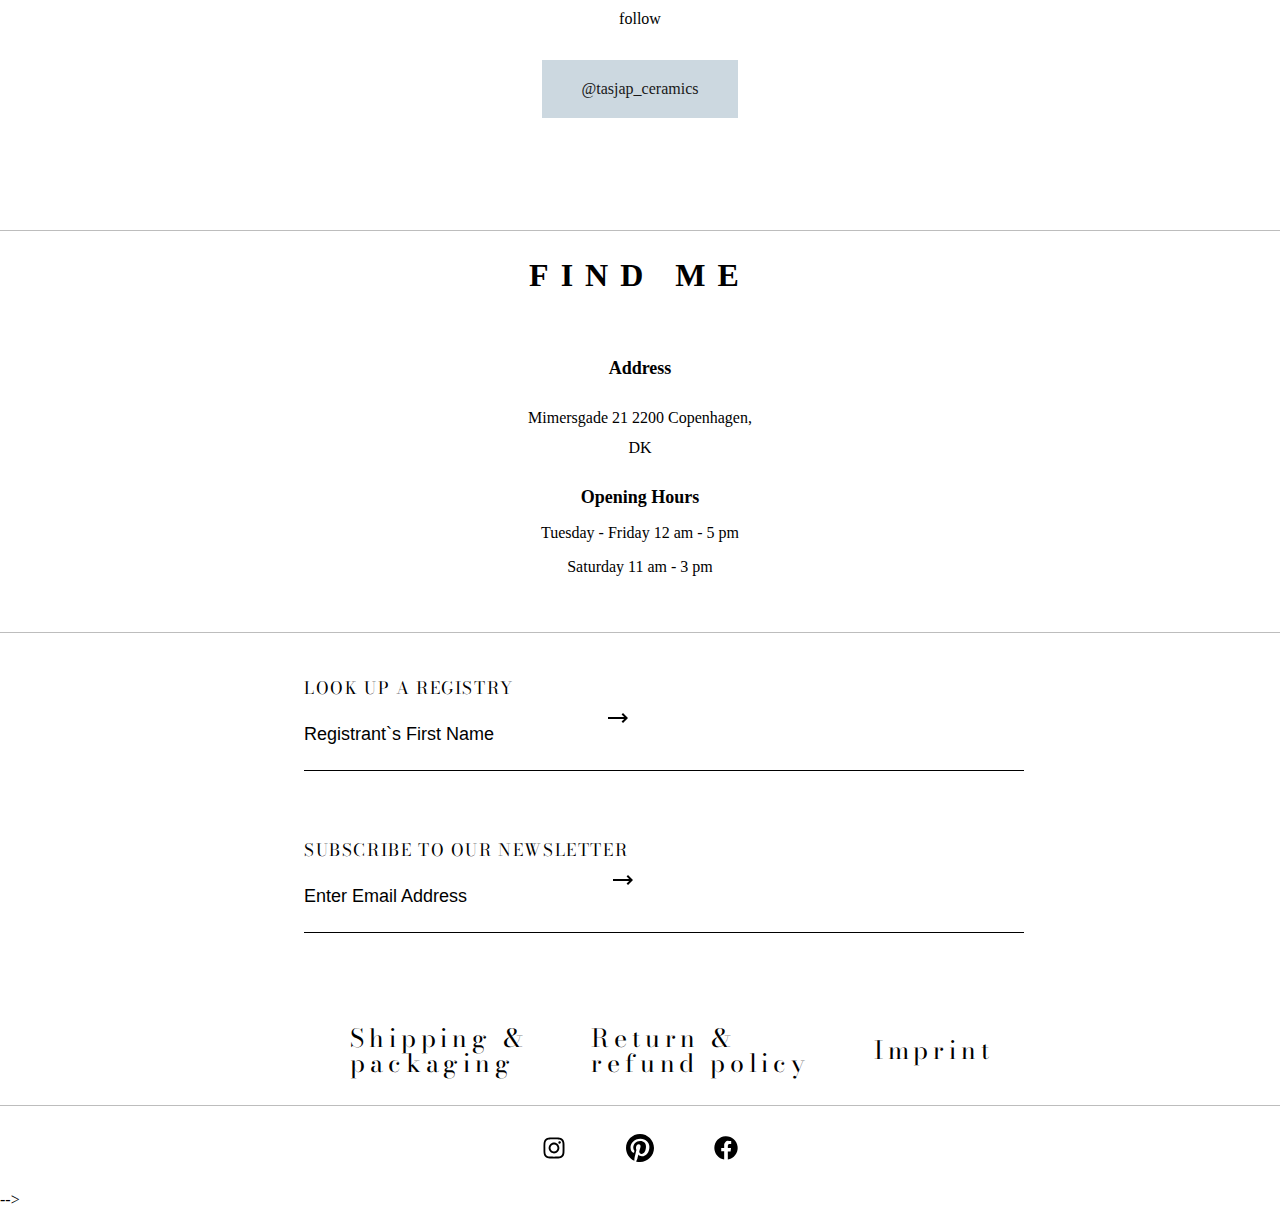
==== commit 3a40e21c: "all of the things should be finished" ====
--- a/index.html
+++ b/index.html
@@ -93,14 +93,14 @@
 
             <div class="img_for_all">
                 <img src="images_for_the_new_in/jars_and_teapots.jpg" alt="image_band">
-                <a href="">
+                <a href="category_page.html?type=Jars">
                     <h3 class="h2_jars">JARS AND TEAPOTS</h3>
                 </a>
             </div>
 
             <div class="img_for_all">
                 <img src="images_for_the_new_in/bowls.jpg" alt="image_band">
-                <a href="">
+                <a href="category_page.html?type=Bowls">
                     <h3 class="h2_bowls">BOWLS</h3>
                 </a>
             </div>
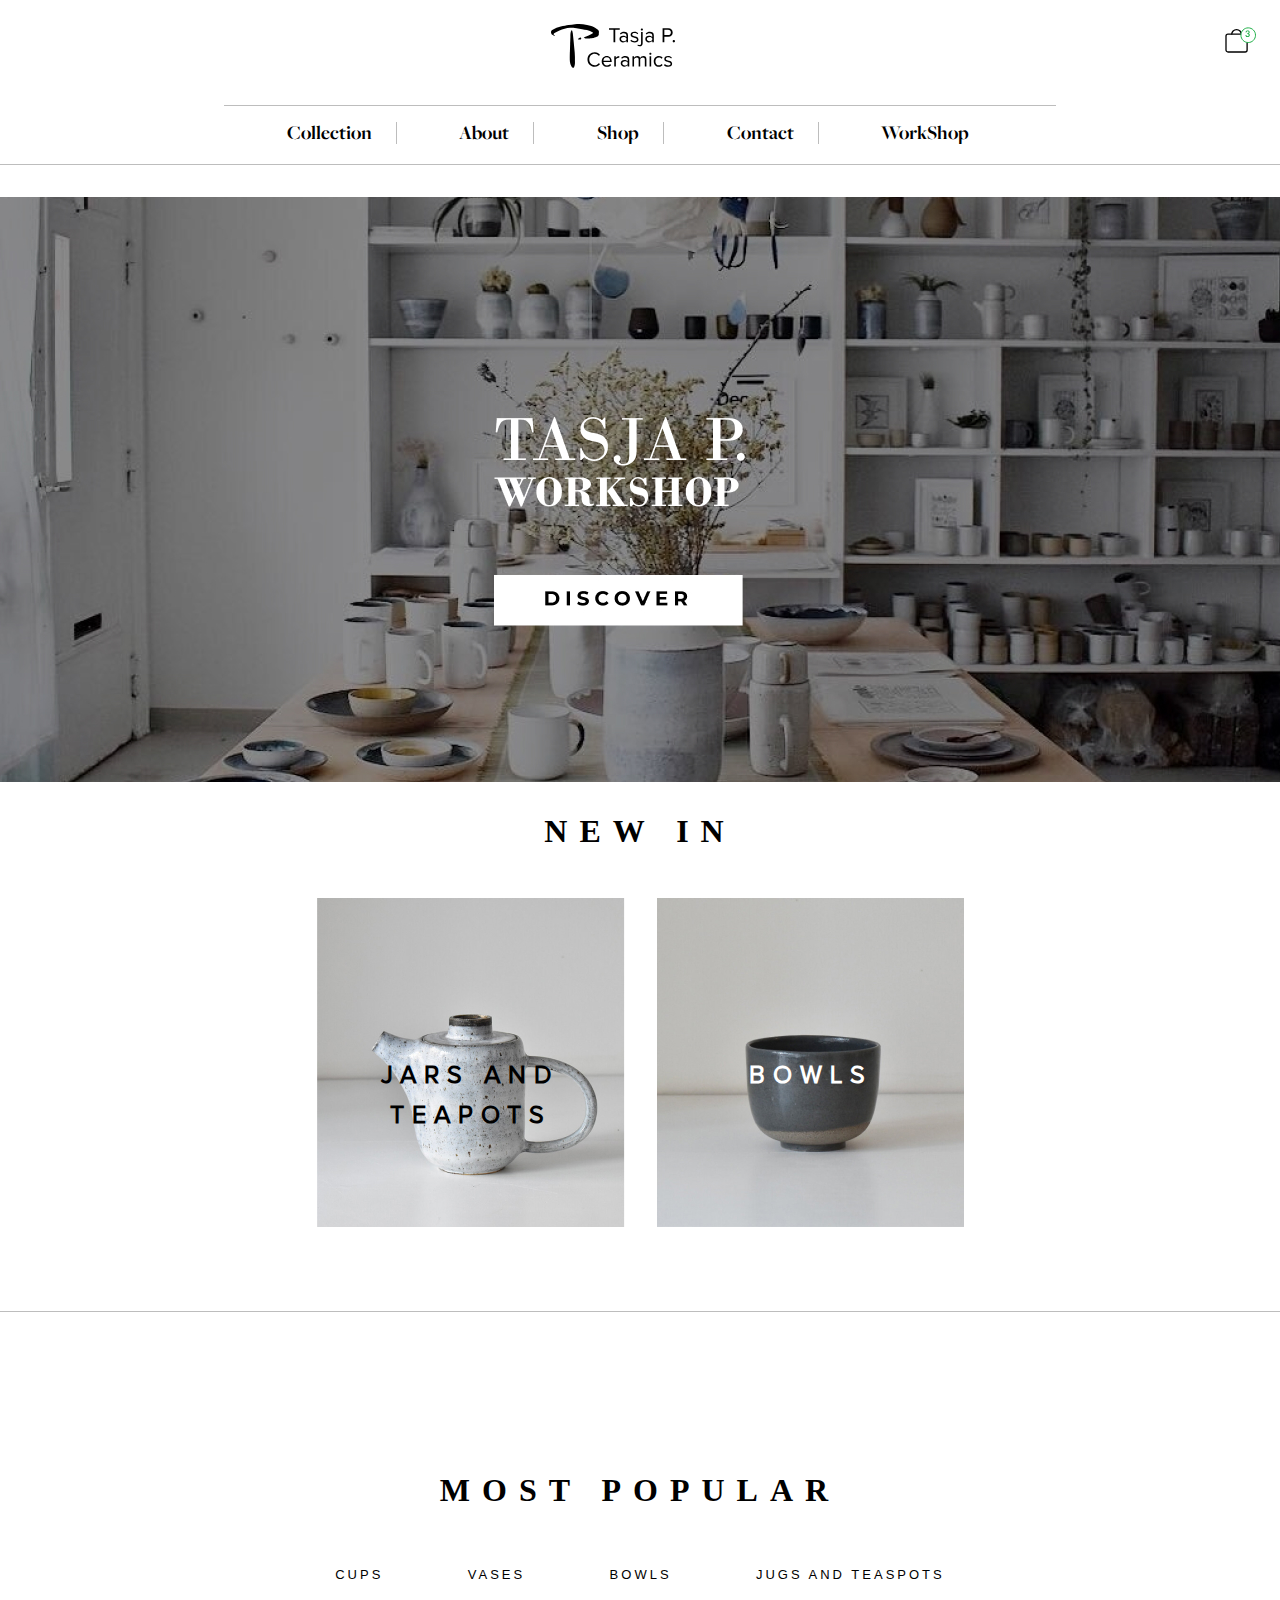
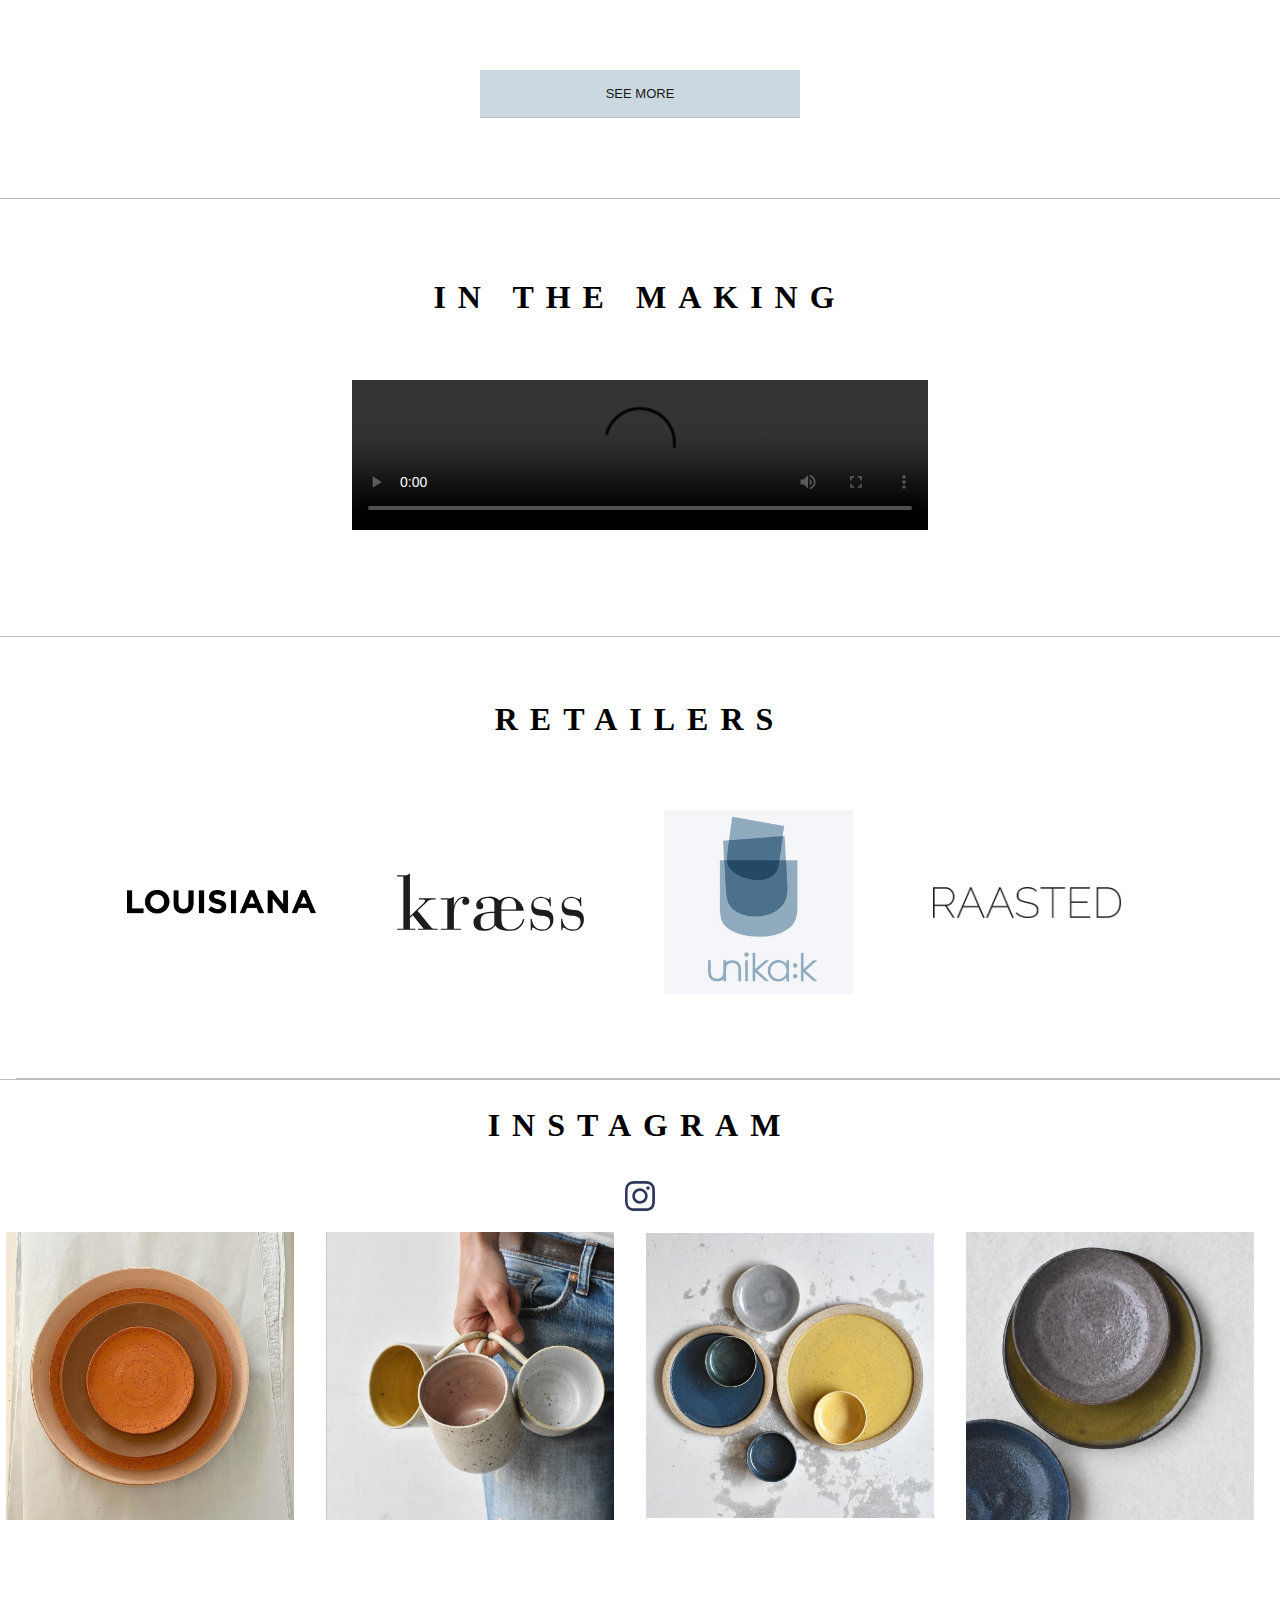
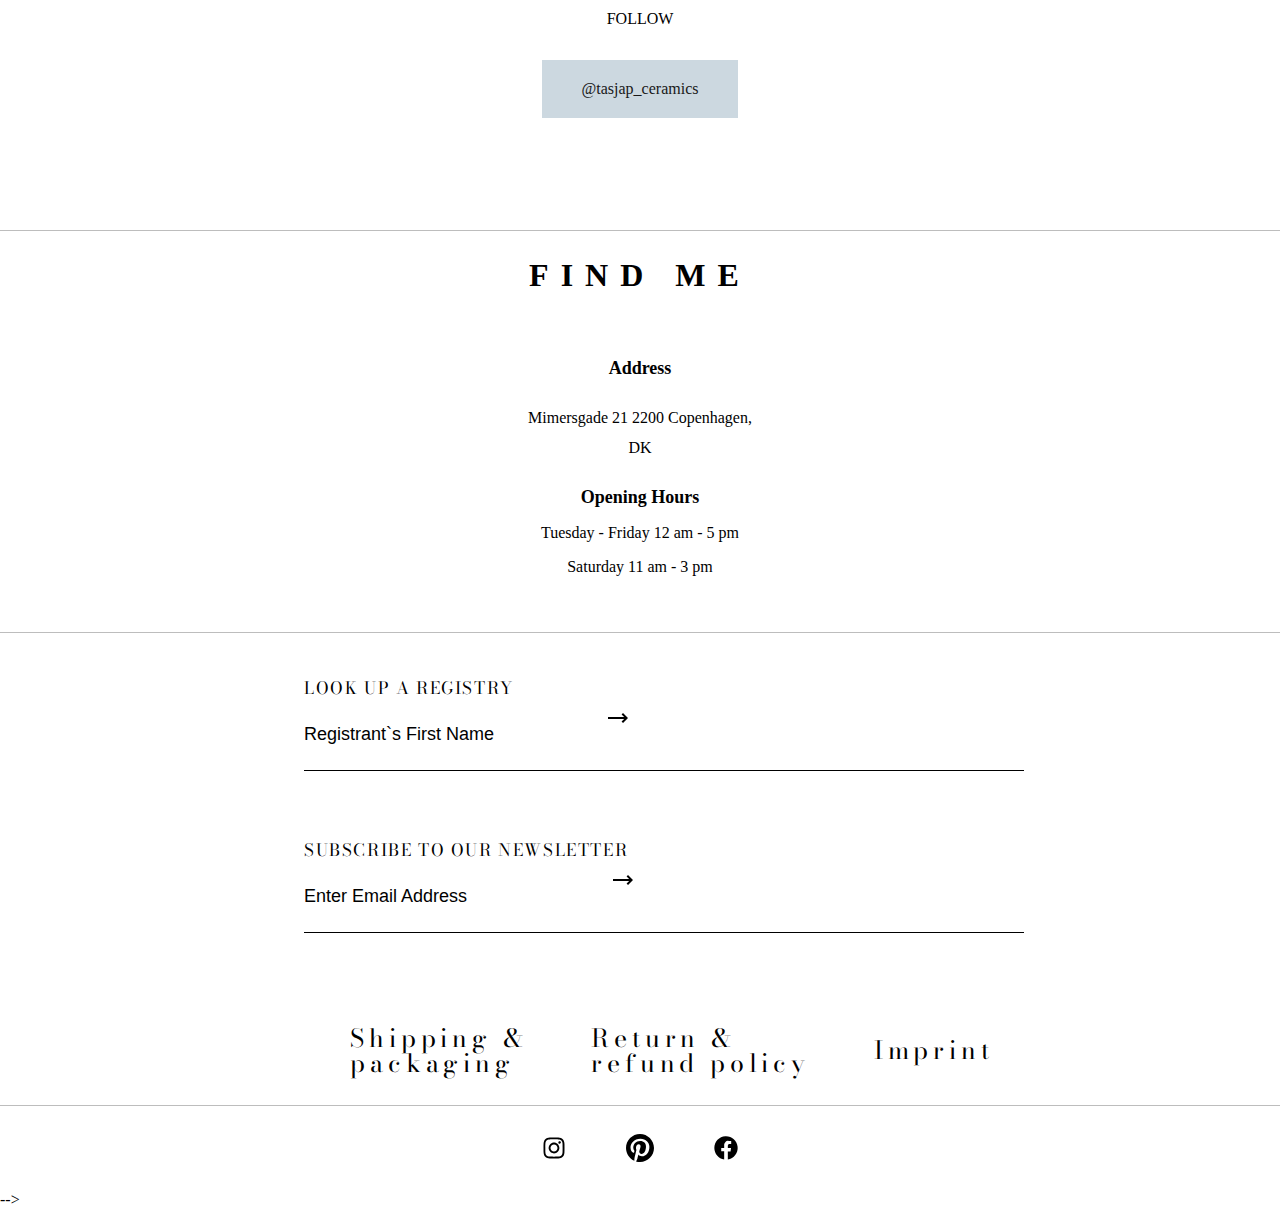
==== commit 36d76774: "that is it IT IS FINISHED" ====
--- a/index.html
+++ b/index.html
@@ -191,7 +191,7 @@
                         src="images_for_instagram/6.jpg" alt="image_band"></a></div>
         </div>
         <div class="button_and_h5">
-            <div class="follow_button">follow</div>
+            <div class="follow_button">FOLLOW</div>
             <div class="button_for_discover_v2"><a href="https://www.instagram.com/tasjap_ceramics/?hl=en">@tasjap_ceramics</a></div>
         </div>
 
